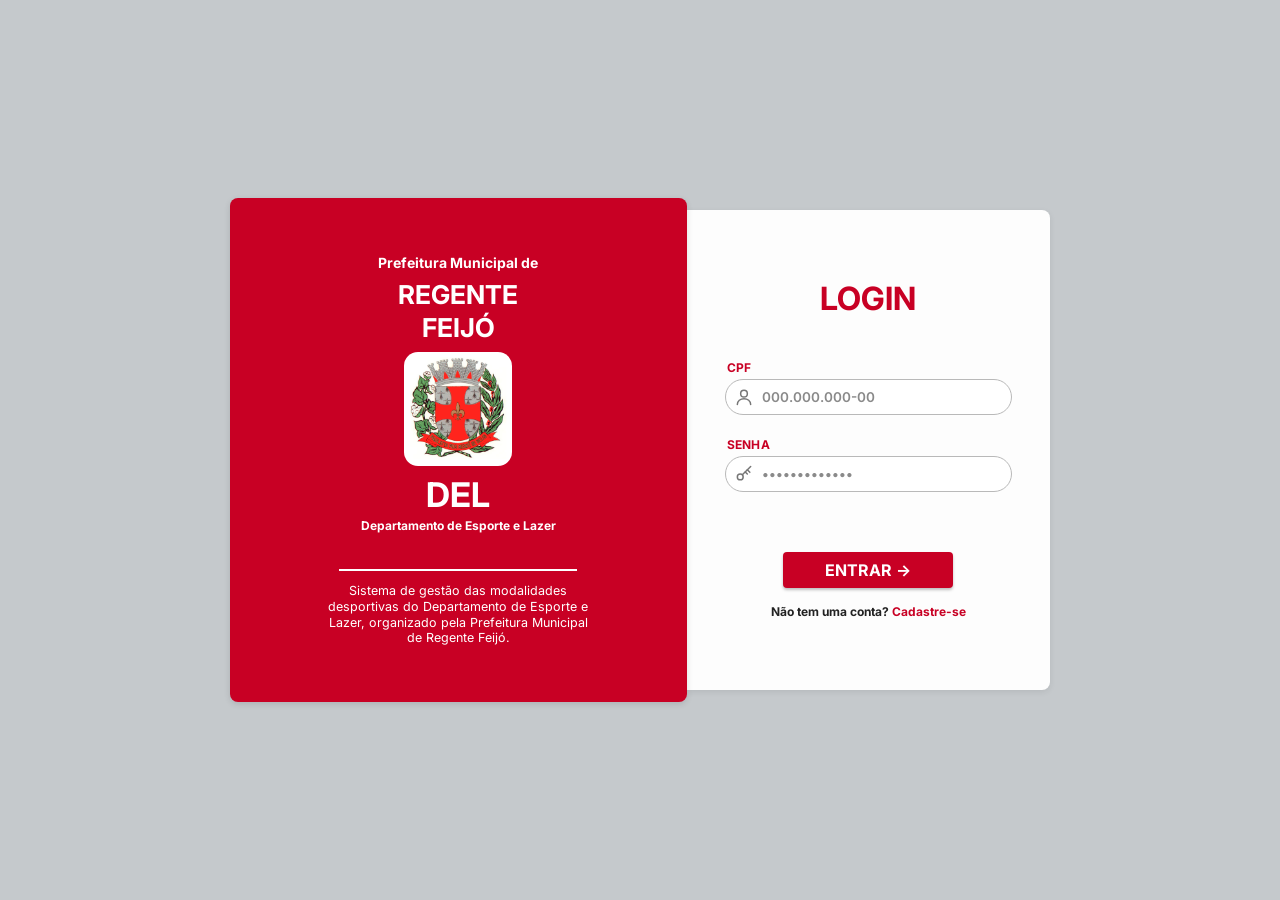
==== admin.html @ 52320fa5 "Add files via upload" ====
<!DOCTYPE html>
<html lang="pt-BR">
<head>
  <meta charset="UTF-8">
  <meta name="viewport" content="width=device-width, initial-scale=1.0">
  <meta name="robots" content="noindex, nofollow">
  <title>Acesso Administrativo — DEL Regente Feijó</title>
  <link rel="preconnect" href="https://fonts.googleapis.com">
  <link rel="preconnect" href="https://fonts.gstatic.com" crossorigin>
  <link href="https://fonts.googleapis.com/css2?family=Inter:wght@400;500;600;700&display=swap" rel="stylesheet">
  <link rel="stylesheet" href="css/style.css">
  <link rel="stylesheet" href="css/admin.css">
</head>
<body class="acesso">

  <!-- ================= TELA DE ACESSO (LOGIN / CADASTRO) ================= -->
  <main class="tela" id="telaAcesso" hidden>
    <section class="cartao">

      <!-- lado vermelho (igual nas duas telas) -->
      <aside class="lado-vermelho">
        <div class="marca">
          <p class="marca-pre">Prefeitura Municipal de</p>
          <h2 class="marca-cidade">REGENTE<br>FEIJÓ</h2>
          <div class="marca-brasao">
            <img src="images/brasao.jpg" alt="Brasão de Regente Feijó">
          </div>
          <p class="marca-sigla">DEL</p>
          <p class="marca-depto">Departamento de Esporte e Lazer</p>
        </div>
        <hr class="marca-linha">
        <p class="marca-desc">
          Sistema de gestão das modalidades desportivas do Departamento de Esporte e Lazer,
          organizado pela Prefeitura Municipal de Regente Feijó.
        </p>
      </aside>

      <!-- lado branco: formulários -->
      <div class="lado-form">

        <!-- LOGIN -->
        <form class="form" id="formLogin" novalidate>
          <h1 class="form-titulo">LOGIN</h1>

          <div class="campo">
            <label for="loginCpf">CPF</label>
            <div class="input-pill">
              <svg class="icone" viewBox="0 0 24 24" fill="none" stroke="currentColor" stroke-width="1.8" stroke-linecap="round" stroke-linejoin="round" aria-hidden="true">
                <circle cx="12" cy="8" r="4"></circle><path d="M4 21c0-4.2 3.6-7 8-7s8 2.8 8 7"></path>
              </svg>
              <input type="text" id="loginCpf" inputmode="numeric" autocomplete="username" maxlength="14" placeholder="000.000.000-00">
            </div>
          </div>

          <div class="campo">
            <label for="loginSenha">SENHA</label>
            <div class="input-pill">
              <svg class="icone" viewBox="0 0 24 24" fill="none" stroke="currentColor" stroke-width="1.8" stroke-linecap="round" stroke-linejoin="round" aria-hidden="true">
                <circle cx="7.5" cy="15.5" r="3.5"></circle><path d="M10 13 20 3"></path><path d="m16 7 3 3"></path><path d="m13.5 9.5 2.5 2.5"></path>
              </svg>
              <input type="password" id="loginSenha" autocomplete="current-password" placeholder="•••••••••••••">
            </div>
          </div>

          <p class="msg" id="msgLogin" role="alert" aria-live="polite"></p>

          <button class="btn" type="submit">ENTRAR →</button>
          <p class="troca">Não tem uma conta? <a href="#cadastro">Cadastre-se</a></p>
        </form>

        <!-- CADASTRO -->
        <form class="form" id="formCadastro" novalidate hidden>
          <h1 class="form-titulo">CADASTRE-SE</h1>

          <div class="campo">
            <label for="cadCpf">CPF</label>
            <div class="input-pill">
              <svg class="icone" viewBox="0 0 24 24" fill="none" stroke="currentColor" stroke-width="1.8" stroke-linecap="round" stroke-linejoin="round" aria-hidden="true">
                <circle cx="12" cy="8" r="4"></circle><path d="M4 21c0-4.2 3.6-7 8-7s8 2.8 8 7"></path>
              </svg>
              <input type="text" id="cadCpf" inputmode="numeric" autocomplete="username" maxlength="14" placeholder="000.000.000-00">
            </div>
          </div>

          <div class="campo">
            <label for="cadSenha">SENHA</label>
            <div class="input-pill">
              <svg class="icone" viewBox="0 0 24 24" fill="none" stroke="currentColor" stroke-width="1.8" stroke-linecap="round" stroke-linejoin="round" aria-hidden="true">
                <circle cx="7.5" cy="15.5" r="3.5"></circle><path d="M10 13 20 3"></path><path d="m16 7 3 3"></path><path d="m13.5 9.5 2.5 2.5"></path>
              </svg>
              <input type="password" id="cadSenha" autocomplete="new-password" placeholder="•••••••••••••">
            </div>
          </div>

          <p class="msg" id="msgCadastro" role="alert" aria-live="polite"></p>

          <button class="btn" type="submit">ENTRAR →</button>
          <p class="troca">Já tem uma conta? <a href="#login">Acesse!</a></p>
        </form>

      </div>
    </section>
  </main>

  <!-- ================= ÁREA DO PROFESSOR (provisória) ================= -->
  <main class="painel" id="telaPainel" hidden>
    <section class="painel-cartao">
      <header class="painel-topo">
        <h1>Painel do Professor</h1>
        <button class="btn-sair" id="btnSair" type="button">Sair</button>
      </header>
      <div class="painel-corpo">
        <p class="painel-ola" id="painelOla"></p>
        <p id="painelPermissao"></p>
        <p class="painel-aviso">Área em construção: em breve você poderá editar a sua modalidade por aqui.</p>
      </div>
    </section>
  </main>

  <!-- ================= ÁREA DO CEO ================= -->
  <div id="telaCeo" hidden>

    <!-- MENU (fixo no topo, igual ao do site) -->
    <header class="topbar">
      <button class="hamburger" id="btnMenu" aria-label="Abrir menu" aria-expanded="false" aria-controls="menu">
        <span></span><span></span><span></span>
      </button>

      <a class="logo-wrap" href="index.html" aria-label="Início">
        <img src="images/brasao.jpg" alt="Brasão de Regente Feijó">
      </a>

      <nav class="menu" id="menu">
        <div class="grupo">
          <a href="index.html">Início</a>
          <a href="index.html#grade">Grade de atividades</a>
        </div>
        <div class="grupo">
          <a href="index.html#estrutura">Estrutura &amp; polos</a>
          <a href="index.html#faq">Perguntas frequentes</a>
        </div>
      </nav>
    </header>

    <main class="container adm-container">
      <button class="adm-sair" id="btnSairCeo" type="button">Sair</button>
      <h1 class="adm-ola">Olá, CEO!</h1>

      <div class="adm-abas" role="tablist">
        <button class="adm-aba ativa" role="tab" data-aba="modalidades">Modalidades</button>
        <button class="adm-aba" role="tab" data-aba="solicitacoes">Solicitações <span class="adm-badge" id="badgeSolic" hidden></span></button>
        <button class="adm-aba" role="tab" data-aba="usuarios">Usuários</button>
      </div>

      <!-- ABA: MODALIDADES -->
      <section id="abaModalidades">
        <button class="adm-nova" id="btnNova" type="button">Nova Modalidade</button>
        <div class="cards" id="admCards"></div>
        <nav class="paginacao" id="pagModalidades" aria-label="Paginação das modalidades"></nav>
      </section>

      <!-- ABA: SOLICITAÇÕES -->
      <section id="abaSolicitacoes" hidden>
        <div class="adm-lista" id="listaSolic"></div>
        <nav class="paginacao" id="pagSolic" aria-label="Paginação das solicitações"></nav>
      </section>

      <!-- ABA: USUÁRIOS -->
      <section id="abaUsuarios" hidden>
        <div class="adm-lista" id="listaUsuarios"></div>
        <nav class="paginacao" id="pagUsuarios" aria-label="Paginação dos usuários"></nav>
      </section>

      <!-- RODAPÉ -->
      <footer class="rodape">
        <div class="rodape-info">
          <img src="images/brasao.jpg" alt="Brasão">
          <div>
            <h3>Prefeitura de Regente Feijó</h3>
            <h4>Secretaria Municipal de Esportes e Lazer</h4>
            <p>Portal oficial de gestão e acesso público ao Departamento de Esporte e Lazer (DEL). Programa voltado à saúde preventiva e integração comunitária.</p>
          </div>
        </div>
        <p class="copy">© 2026 Município de Regente Feijó — Estado de São Paulo. Todos os direitos reservados.</p>
      </footer>
    </main>

    <!-- MODAL: NOVA / EDITAR MODALIDADE -->
    <div class="modal" id="modalModalidade" aria-hidden="true">
      <div class="modal-box larga" role="dialog" aria-modal="true" aria-labelledby="formTitulo">
        <button class="modal-fechar" id="formFechar" type="button" aria-label="Fechar">×</button>
        <h2 class="modal-titulo" id="formTitulo">Nova modalidade</h2>
        <p class="modal-sub">Todos os campos são obrigatórios, exceto as fotos.</p>

        <form id="formModalidade" novalidate>
          <div class="mcampo">
            <label for="fNome">Nome da modalidade</label>
            <input type="text" id="fNome" maxlength="60" placeholder="Ex.: Karatê">
          </div>

          <div class="mcampo">
            <label for="fCat">Categoria (filtro)</label>
            <select id="fCat"></select>
          </div>
          <div class="mcampo" id="boxNovoFiltro" hidden>
            <label for="fNovoFiltro">Nome do novo filtro</label>
            <input type="text" id="fNovoFiltro" maxlength="40" placeholder="Ex.: Sub-13 (11-13)">
          </div>

          <div class="mcampo">
            <label for="fDias">Dias</label>
            <input type="text" id="fDias" maxlength="120" placeholder="Ex.: Segunda, Quarta e Sexta-feira">
          </div>
          <div class="mcampo">
            <label for="fLocal">Local</label>
            <input type="text" id="fLocal" maxlength="120" placeholder="Ex.: Centro de Atividade Física - Tênis Clube">
          </div>
          <div class="mcampo">
            <label for="fEndereco">Endereço</label>
            <input type="text" id="fEndereco" maxlength="200" placeholder="Ex.: Avenida José Bonifácio, nº 23, Centro">
          </div>
          <div class="mcampo">
            <label for="fProfessor">Nome do professor</label>
            <input type="text" id="fProfessor" maxlength="100">
          </div>
          <div class="mcampo">
            <label for="fDescricao">Descrição</label>
            <textarea id="fDescricao" rows="5" maxlength="1500"></textarea>
          </div>
          <div class="mcampo">
            <label for="fHorarios">Dias e horários</label>
            <textarea id="fHorarios" rows="6" maxlength="1500" placeholder="Ex.:&#10;Terça-feira (Tarde)&#10;• 15h00 às 16h30: 09 a 13 anos"></textarea>
          </div>

          <div class="mcampo">
            <span class="mlabel">Fotos (opcional)</span>
            <div class="fotos-grade" id="fFotos"></div>
            <button type="button" class="mbtn sec" id="btnFotos">+ Adicionar fotos</button>
            <input type="file" id="fArquivos" accept="image/jpeg,image/png,image/webp" multiple hidden>
            <p class="mdica">No máximo 3 fotos, cada uma com menos de 500 KB (JPG, PNG ou WebP).</p>
          </div>

          <p class="merro" id="fErro" role="alert"></p>
          <div class="modal-acoes">
            <button type="button" class="mbtn sec" id="formCancelar">Cancelar</button>
            <button type="submit" class="mbtn" id="formSalvar">Salvar</button>
          </div>
        </form>
      </div>
    </div>

    <!-- MODAL: CONFIRMAR EXCLUSÃO -->
    <div class="modal" id="modalConfirmar" aria-hidden="true">
      <div class="modal-box pequena" role="alertdialog" aria-modal="true" aria-labelledby="confTitulo">
        <h2 class="modal-titulo" id="confTitulo"></h2>
        <p class="modal-texto" id="confTexto"></p>
        <div class="modal-acoes">
          <button type="button" class="mbtn sec" id="confNao">Cancelar</button>
          <button type="button" class="mbtn" id="confSim">Excluir</button>
        </div>
      </div>
    </div>
  </div>

  <div class="toast" id="toast" role="status" aria-live="polite"></div>

  <script src="js/dados.js"></script>
  <script src="js/admin.js"></script>
</body>
</html>
---- css/style.css ----
:root {
  --vermelho: #c80024;
  --vermelho-escuro: #a3001d;
  --fundo: #f1f5fb;
  --texto: #1a2233;
  --texto-suave: #3a4560;
  --cinza: #6b7488;
  --pad-x: 30px;
  --pad-top: 35px;
}

* { box-sizing: border-box; margin: 0; padding: 0; }
[hidden] { display: none !important; }

html {
  -webkit-text-size-adjust: 100%;
  scroll-behavior: smooth;
  scroll-padding-top: 90px;       /* evita que o menu fixo cubra o destino dos links */
}
body {
  font-family: 'Inter', sans-serif;
  background: var(--fundo);
  color: var(--texto);
  padding-top: 70px;              /* espaço do menu fixo */
  overflow-x: hidden;
}
img { max-width: 100%; display: block; }

/* ================= MENU (FIXO) ================= */
.topbar {
  position: fixed;
  top: 0; left: 0; right: 0;
  background: #fff;
  height: 70px;
  z-index: 50;
  box-shadow: 0 2px 6px rgba(0, 0, 0, .05);
}
.menu {
  height: 100%;
  display: flex;
  align-items: center;
  gap: 230px;                 /* espaço central reservado ao brasão */
  padding: 0 3%;
}
.grupo {
  flex: 1;
  display: flex;
  justify-content: space-around;
  align-items: center;
}
.menu a {
  color: var(--vermelho);
  font-weight: 700;
  font-size: 15px;
  text-decoration: none;
  white-space: nowrap;
}
.menu a:hover { text-decoration: underline; }

/* “barriga” branca central com o brasão */
.logo-wrap {
  position: absolute;
  top: 0;
  left: 50%;
  transform: translateX(-50%);
  width: 190px;
  height: 120px;
  background: #fff;
  border-radius: 0 0 95px 95px / 0 0 120px 120px;
  box-shadow: 0 4px 8px rgba(0, 0, 0, .05);
  display: flex;
  justify-content: center;
  align-items: flex-start;
  padding-top: 8px;
  z-index: 2;
}
.logo-wrap img { height: 100px; width: auto; object-fit: contain; }

.hamburger { display: none; }

/* ================= CONTAINER ================= */
.container {
  max-width: 1100px;
  margin: 60px auto 40px;
  background: #fff;
  border-radius: 16px;
  padding: var(--pad-top) var(--pad-x) 20px;
}

/* ================= HERO ================= */
.hero { position: relative; min-height: 400px; overflow: hidden; }
.hero-text { position: relative; z-index: 3; max-width: 520px; }
.hero h1 { font-size: 26px; font-weight: 700; line-height: 1.15; margin-bottom: 40px; }
.hero p { font-size: 13px; color: #333; line-height: 1.5; margin-bottom: 55px; }
.stats { display: flex; gap: 40px; }
.stat { text-align: center; font-size: 15px; color: var(--cinza); line-height: 1.3; }
.stat strong { display: block; color: var(--texto); font-size: 14px; }

.hero-img {
  position: absolute; top: 0; right: 0;
  width: 72%; height: 400px; z-index: 1;
  background: linear-gradient(135deg, #e8edf5, #d0d8e6);
}
.hero-img::before {
  content: ""; position: absolute; inset: 0; z-index: 2; pointer-events: none;
  background: linear-gradient(to right, #fff 0%, rgba(255,255,255,.7) 25%, transparent 60%);
}

/* carrossel */
/* z-index cria um "andar" próprio: as fotos ficam sempre abaixo do sombreado branco */
.carrossel { position: absolute; inset: 0; overflow: hidden; z-index: 1; }
.slide {
  position: absolute; inset: 0;
  width: 100%; height: 100%; object-fit: cover;
  opacity: 0; z-index: 0; transition: opacity 1.5s ease-in-out;
}
.slide.saindo { opacity: 1; z-index: 1; }
.slide.ativo { opacity: 1; z-index: 2; }
.slide[src=""], .slide:not([src]) { visibility: hidden; }

/* ================= BUSCA ================= */
.busca {
  margin-top: 50px; display: flex; align-items: center; gap: 20px;
  border: 2px solid #d5d9e2; border-radius: 14px; padding: 8px 25px;
  box-shadow: 0 2px 6px rgba(0, 0, 0, .12);
}
.icon-search { width: 34px; height: 34px; color: #333; flex-shrink: 0; }
.busca input {
  flex: 1; min-width: 0; border: none; outline: none; background: transparent; text-overflow: ellipsis;
  font-size: 22px; font-weight: 500; padding: 10px; color: var(--texto); font-family: inherit;
}
.busca input::placeholder { color: #aab0bf; }

/* ================= FILTROS ================= */
.filtros-wrap { position: relative; margin: 40px 0 35px; }
.filtros {
  display: flex; justify-content: space-between; align-items: center; gap: 8px;
}
.filtro {
  background: none; border: none; font-family: inherit; font-size: 15px;
  color: #2b3350; padding: 8px 14px; cursor: pointer; border-radius: 3px;
  white-space: nowrap; flex-shrink: 0;
}
.filtro:hover { color: var(--vermelho); }
.filtro.ativo { background: var(--vermelho); color: #fff; font-weight: 500; }
.f-mob { display: none; }        /* "Filtros ↓" só aparece no mobile */

/* “tabelinha” com os filtros extras */
.painel-filtros {
  position: absolute; top: calc(100% + 6px); z-index: 30;
  background: #fff; border: 1px solid #d5d9e2; border-radius: 10px; padding: 8px;
  box-shadow: 0 8px 24px rgba(0, 0, 0, .18);
  max-height: 60vh; overflow-y: auto;
}
.painel-desk { right: 0; width: min(300px, 100%); display: flex; flex-direction: column; }
.painel-mob { left: 0; right: 0; display: grid; grid-template-columns: repeat(2, 1fr); gap: 4px; }
.painel-item {
  background: none; border: none; font-family: inherit; font-size: 15px; color: #2b3350;
  text-align: left; padding: 11px 12px; min-height: 44px; border-radius: 6px; cursor: pointer;
}
.painel-item:hover { background: var(--fundo); color: var(--vermelho); }
.painel-item.ativo { background: var(--vermelho); color: #fff; font-weight: 500; }

/* ================= CARDS ================= */
.cards {
  display: grid; grid-template-columns: repeat(2, 1fr);
  column-gap: clamp(24px, 8vw, 90px); row-gap: 60px;
  padding: 0 clamp(0px, 4.5vw, 50px);
}
.card {
  background: #fff; border-radius: 12px; overflow: hidden;
  box-shadow: 0 3px 5px rgba(0, 0, 0, .3);
  display: flex; flex-direction: column; min-height: 340px;
}
.card-titulo {
  background: var(--vermelho); color: #fff; text-align: center;
  font-size: clamp(22px, 2.7vw, 30px); font-weight: 600;
  padding: 14px 10px; text-transform: uppercase;
}
.card-corpo {
  flex: 1; display: flex; flex-direction: column; justify-content: center;
  text-align: center; padding: 20px; line-height: 1.65; color: #333;
  font-size: clamp(16px, 1.8vw, 19px);
}
.card-btn {
  background: var(--vermelho); color: #fff; border: none; border-radius: 6px;
  font-family: inherit; font-size: 16px; font-weight: 500; cursor: pointer;
  width: min(240px, calc(100% - 40px)); min-height: 44px; padding: 11px 0; margin: 0 auto 30px;
  box-shadow: 0 3px 4px rgba(0, 0, 0, .3); transition: background .2s;
}
.card-btn:hover { background: var(--vermelho-escuro); }
.vazio { grid-column: 1 / -1; text-align: center; color: var(--cinza); font-size: 18px; padding: 40px 0; }

/* ================= PAGINAÇÃO ================= */
.paginacao {
  display: flex; flex-wrap: wrap; justify-content: center; align-items: center;
  gap: 10px 14px; margin: 55px 0 60px;
}
.paginacao button, .paginacao span {
  background: none; border: none; font-family: inherit; font-size: 28px;
  color: #2b3350; min-width: 40px; min-height: 44px; padding: 0 6px;
}
.paginacao button { cursor: pointer; }
.paginacao button:hover { color: var(--vermelho); }
.paginacao button.ativo { color: var(--vermelho); font-weight: 700; }
.paginacao button:disabled { opacity: .3; cursor: default; }
.paginacao span { text-align: center; line-height: 44px; }

/* ================= DETALHES DA MODALIDADE ================= */
.detalhe-topo {
  position: relative;
  display: flex; align-items: center; justify-content: center;
  background: var(--vermelho); color: #fff;
  margin: calc(var(--pad-top) * -1) calc(var(--pad-x) * -1) 0;
  padding: 20px 64px; min-height: 76px;
  border-radius: 16px 16px 0 0;
}
.detalhe-topo h2 {
  font-size: clamp(22px, 3vw, 30px); font-weight: 600;
  text-transform: uppercase; text-align: center; line-height: 1.15;
}
.btn-voltar {
  position: absolute; left: 22px; top: 50%; transform: translateY(-50%);
  width: 48px; height: 48px; background: none; border: none; color: #fff;
  cursor: pointer; display: flex; align-items: center; justify-content: center;
}
.btn-voltar svg { width: 38px; height: 24px; }
.btn-voltar:hover { opacity: .8; }

.detalhe-corpo { max-width: 820px; margin: 0 auto; padding-top: 30px; color: var(--texto-suave); }
.detalhe-info { margin-bottom: 26px; }
.detalhe-info p {
  font-size: clamp(17px, 2.2vw, 22px); line-height: 1.3; margin-bottom: 14px;
}
.detalhe-desc {
  font-size: clamp(16px, 2vw, 20px); line-height: 1.75; margin-bottom: 34px;
}

/* galeria de fotos (até 3) */
.galeria {
  position: relative; overflow: hidden; background: #fff;
  height: clamp(240px, 46vw, 420px);
  border: 1.5px solid var(--vermelho); border-radius: 10px;
  box-shadow: 0 2px 4px rgba(0, 0, 0, .2); margin-bottom: 40px;
  touch-action: pan-y;
}
.galeria-slide {
  position: absolute; inset: 0; display: flex; align-items: center; justify-content: center;
  font-size: clamp(20px, 2.6vw, 26px); color: var(--texto-suave);
  opacity: 0; transition: opacity .4s; pointer-events: none;
}
.galeria-slide.ativo { opacity: 1; }
.galeria-slide img { width: 100%; height: 100%; object-fit: cover; }
.galeria-btn {
  position: absolute; top: 50%; transform: translateY(-50%); z-index: 2;
  width: 44px; height: 44px; border-radius: 50%; border: none;
  background: var(--vermelho); color: #fff; font-size: 20px; font-weight: 700;
  cursor: pointer; box-shadow: 0 2px 4px rgba(0, 0, 0, .3);
}
.galeria-btn:hover { background: var(--vermelho-escuro); }
.galeria-btn.ant { left: 12px; }
.galeria-btn.prox { right: 12px; }

/* horários */
.horarios {
  text-align: center; font-size: clamp(17px, 2.1vw, 22px); line-height: 1.6; margin-bottom: 34px;
}
.horarios h3 { font-weight: 400; font-size: inherit; margin-bottom: 6px; }
.horario-dia { margin-top: 22px; }
.horarios ul { list-style: disc inside; margin-top: 10px; }
.horarios li { line-height: 1.9; }

.btn-solicitar {
  display: block; width: 100%; min-height: 58px; margin-bottom: 40px;
  background: var(--vermelho); color: #fff; border: none; border-radius: 6px;
  font-family: inherit; font-size: clamp(19px, 2.6vw, 24px); cursor: pointer;
  box-shadow: 0 3px 4px rgba(0, 0, 0, .3); transition: background .2s;
}
.btn-solicitar:hover { background: var(--vermelho-escuro); }

/* ================= RODAPÉ (compacto no notebook) ================= */
.rodape { text-align: center; padding-bottom: 14px; }
.rodape-info {
  display: flex; align-items: flex-start; justify-content: center; gap: 16px;
  text-align: left; max-width: 520px; margin: 0 auto 26px;
}
.rodape-info img { width: 40px; margin-top: 6px; flex-shrink: 0; }
.rodape h3 { font-size: 22px; font-weight: 600; line-height: 1.15; }
.rodape h4 { font-size: 16px; font-weight: 400; color: #8b96b4; margin-bottom: 3px; }
.rodape p { font-size: 14px; color: #8b96b4; line-height: 1.3; }
.copy { font-size: 13px; color: #8b96b4; }

/* ================= AVISO (toast) ================= */
.toast {
  position: fixed; left: 50%; bottom: 24px; transform: translate(-50%, 30px);
  background: #1a2233; color: #fff; padding: 14px 22px; border-radius: 10px;
  font-size: 15px; max-width: calc(100% - 32px); text-align: center;
  opacity: 0; pointer-events: none; transition: opacity .3s, transform .3s; z-index: 120;
}
.toast.visivel { opacity: 1; transform: translate(-50%, 0); }

/* ================= TABLET / MOBILE ================= */
@media (max-width: 900px) {
  :root { --pad-x: 16px; --pad-top: 22px; }

  body { padding-top: 56px; }
  html { scroll-padding-top: 70px; }

  /* menu */
  .topbar { height: 56px; }
  .logo-wrap {
    width: 140px; height: 88px; padding-top: 6px;
    border-radius: 0 0 70px 70px / 0 0 88px 88px;
  }
  .logo-wrap img { height: 68px; }

  .hamburger {
    display: flex; flex-direction: column; justify-content: center; gap: 5px;
    position: absolute; left: 8px; top: 6px; z-index: 3;
    width: 44px; height: 44px; padding: 0 10px;
    background: none; border: none; cursor: pointer;
  }
  .hamburger span {
    display: block; height: 3px; border-radius: 2px; background: var(--vermelho);
    transition: transform .25s, opacity .25s;
  }
  .hamburger.aberto span:nth-child(1) { transform: translateY(8px) rotate(45deg); }
  .hamburger.aberto span:nth-child(2) { opacity: 0; }
  .hamburger.aberto span:nth-child(3) { transform: translateY(-8px) rotate(-45deg); }

  .menu {
    display: none; flex-direction: column; gap: 0; height: auto; padding: 0;
    position: absolute; top: 96px; left: 14px; right: 14px;
    background: #fff; border-radius: 12px; overflow: hidden;
    box-shadow: 0 8px 24px rgba(0, 0, 0, .18);
  }
  .menu.aberto { display: flex; }
  .grupo { flex-direction: column; align-items: stretch; justify-content: flex-start; }
  .menu a { padding: 15px 20px; font-size: 16px; border-bottom: 1px solid #eef1f6; }

  /* container */
  .container { margin: 56px 14px 28px; padding: var(--pad-top) var(--pad-x) 14px; border-radius: 14px; }

  /* hero */
  .hero { min-height: 0; overflow: visible; }
  .hero-text { max-width: none; }
  .hero h1 { font-size: 22px; margin-bottom: 14px; }
  .hero p { font-size: 13.5px; margin-bottom: 22px; }
  .stats { gap: 32px; margin-bottom: 22px; justify-content: center; }
  .hero-img {
    position: relative; width: 100%; height: 0; padding-bottom: 62%;
    border-radius: 10px; overflow: hidden;
  }
  .hero-img::before { display: none; }

  /* busca */
  .busca { margin-top: 26px; padding: 4px 14px; gap: 10px; border-radius: 12px; }
  .icon-search { width: 26px; height: 26px; }
  .busca input { font-size: 16px; padding: 10px 4px; }
  .busca input::placeholder { font-size: 13px; }

  /* filtros: apenas "Todas" + "Filtros ↓" */
  .filtros-wrap { margin: 22px 0 24px; }
  .filtros { justify-content: flex-start; gap: 10px; }
  .f-desk { display: none; }
  .f-mob { display: inline-block; }
  .filtro { min-height: 40px; padding: 8px 14px; font-size: 14px; }

  /* cards */
  .cards { grid-template-columns: 1fr; padding: 0; row-gap: 26px; }
  .card { min-height: 0; }
  .card-titulo { font-size: 22px; padding: 12px 10px; }
  .card-corpo { font-size: 16px; padding: 18px 14px; }
  .card-btn { margin-bottom: 22px; }

  /* paginação */
  .paginacao { margin: 32px 0 28px; gap: 6px; }
  .paginacao button, .paginacao span { font-size: 22px; min-width: 38px; }

  /* detalhes */
  .detalhe-topo { border-radius: 14px 14px 0 0; padding: 18px 56px; min-height: 68px; }
  .btn-voltar { left: 8px; }
  .detalhe-corpo { padding-top: 22px; }
  .galeria { margin-bottom: 30px; }
  .galeria-btn.ant { left: 8px; }
  .galeria-btn.prox { right: 8px; }

  /* rodapé (ainda mais compacto no mobile) */
  .rodape { padding-bottom: 4px; }
  .rodape-info { flex-direction: column; align-items: center; text-align: center; gap: 4px; margin-bottom: 10px; }
  .rodape-info img { width: 30px; margin: 0; }
  .rodape h3 { font-size: 16px; }
  .rodape h4 { font-size: 12.5px; margin-bottom: 2px; }
  .rodape p { font-size: 11.5px; line-height: 1.3; }
  .copy { font-size: 10.5px; line-height: 1.35; }
}

@media (max-width: 380px) {
  :root { --pad-x: 12px; }
  .container { margin-left: 10px; margin-right: 10px; }
  .hero h1 { font-size: 20px; }
  .card-titulo { font-size: 20px; }
  .busca input::placeholder { font-size: 12px; }
}

@media (min-width: 901px) and (max-width: 1100px) {
  .container { margin-left: 20px; margin-right: 20px; }
  .menu { gap: 210px; }
}

@media (prefers-reduced-motion: reduce) {
  .galeria-slide, .toast { transition: none; }
  html { scroll-behavior: auto; }
}


/* ================= MODAIS E FORMULÁRIOS (site + admin) ================= */
body.trava { overflow: hidden; }
.modal {
  position: fixed; inset: 0; background: rgba(10, 15, 30, .6);
  display: none; justify-content: center; align-items: flex-start;
  overflow-y: auto; z-index: 100; padding: 24px 14px;
}
.modal.aberto { display: flex; }
.modal-box {
  position: relative; background: #fff; border-radius: 14px;
  width: 100%; max-width: 520px; margin: auto; padding: 28px 26px 24px;
}
.modal-box.larga { max-width: 680px; }
.modal-box.pequena { max-width: 420px; }
.modal-fechar {
  position: absolute; top: 6px; right: 10px; width: 44px; height: 44px;
  background: none; border: none; font-size: 32px; line-height: 1; color: var(--cinza); cursor: pointer;
}
.modal-titulo { color: var(--vermelho); font-size: 22px; font-weight: 700; margin: 0 40px 6px 0; }
.modal-sub { font-weight: 600; color: var(--texto-suave); margin-bottom: 18px; }
.modal-texto { color: var(--texto-suave); line-height: 1.5; margin: 10px 0 18px; }

.mcampo { margin-bottom: 16px; }
.mcampo label, .mlabel {
  display: block; font-size: 13px; font-weight: 700; color: var(--texto-suave); margin-bottom: 6px;
}
.mcampo input, .mcampo textarea, .mcampo select {
  width: 100%; min-height: 46px; padding: 11px 12px;
  font-family: inherit; font-size: 16px; color: var(--texto); background: #fff;
  border: 1px solid #c5cad3; border-radius: 8px;
}
.mcampo textarea { resize: vertical; line-height: 1.45; }
.mcampo input:focus, .mcampo textarea:focus, .mcampo select:focus {
  outline: none; border-color: var(--vermelho); box-shadow: 0 0 0 3px rgba(200, 0, 36, .12);
}
.mdica { font-size: 12.5px; color: var(--cinza); margin-top: 6px; line-height: 1.4; }
.merro { min-height: 18px; color: var(--vermelho); font-size: 13.5px; font-weight: 600; margin: 2px 0 10px; line-height: 1.35; }
.modal-acoes { display: flex; gap: 10px; justify-content: flex-end; flex-wrap: wrap; margin-top: 6px; }
.mbtn {
  min-height: 46px; padding: 0 22px; border: none; border-radius: 8px;
  background: var(--vermelho); color: #fff; font-family: inherit; font-size: 15px; font-weight: 600; cursor: pointer;
}
.mbtn:hover { background: var(--vermelho-escuro); }
.mbtn.sec { background: #fff; color: var(--texto-suave); border: 1px solid #c5cad3; }
.mbtn.sec:hover { background: var(--fundo); }
.mbtn:disabled { opacity: .6; cursor: default; }

/* horários em texto livre (detalhes da modalidade) */
.horarios-texto { white-space: pre-line; }

@media (max-width: 600px) {
  .modal { padding: 10px; }
  .modal-box { padding: 24px 16px 18px; }
  .modal-acoes .mbtn { flex: 1; }
}
---- css/admin.css ----
:root {
  --vermelho: #c80024;
  --vermelho-escuro: #a3001d;
  --fundo: #c5c9cc;
  --texto: #1a2233;
}

* { box-sizing: border-box; margin: 0; padding: 0; }
[hidden] { display: none !important; }

html { -webkit-text-size-adjust: 100%; }
body {
  font-family: 'Inter', sans-serif;
  background: var(--fundo);
  color: var(--texto);
  min-height: 100vh;
  min-height: 100dvh;
}
img { max-width: 100%; display: block; }

/* ================= TELA DE ACESSO ================= */
.tela {
  min-height: 100vh;
  min-height: 100dvh;
  display: grid;
  place-items: center;
  padding: 24px 14px;
}

.cartao {
  width: 100%;
  max-width: 820px;
  display: grid;
  grid-template-columns: 449fr 357fr;
  align-items: center;
}

/* ---------- lado vermelho ---------- */
.lado-vermelho {
  background: var(--vermelho);
  color: #fff;
  border-radius: 8px;
  min-height: 504px;
  padding: 36px 48px;
  display: flex;
  flex-direction: column;
  justify-content: center;
  align-items: center;
  text-align: center;
  position: relative;
  z-index: 1;
  box-shadow: 0 2px 6px rgba(0, 0, 0, .12);
}
.marca { display: flex; flex-direction: column; align-items: center; }
.marca-pre { font-size: 14px; font-weight: 700; }
.marca-cidade { font-size: 26px; font-weight: 700; line-height: 1.25; margin-top: 8px; }
.marca-brasao {
  width: 108px; height: 114px; margin-top: 8px;
  background: #fff; border-radius: 14px; padding: 5px;
  display: flex; align-items: center; justify-content: center;
}
.marca-brasao img { width: 100%; height: 100%; object-fit: contain; }
.marca-sigla { font-size: 34px; font-weight: 700; line-height: 1; margin-top: 12px; }
.marca-depto { font-size: 12px; font-weight: 700; margin-top: 6px; }
.marca-linha {
  width: 66%; border: 0; border-top: 2px solid #fff; margin: 36px 0 12px;
}
.marca-desc { font-size: 12.5px; font-weight: 400; line-height: 1.25; max-width: 270px; }

/* ---------- lado branco ---------- */
.lado-form {
  background: #fdfdfd;
  border-radius: 0 8px 8px 0;
  min-height: 480px;
  padding: 36px 38px;
  display: flex;
  flex-direction: column;
  justify-content: center;
  box-shadow: 0 2px 6px rgba(0, 0, 0, .08);
}
.form { display: flex; flex-direction: column; }
.form-titulo {
  color: var(--vermelho); font-size: 32px; font-weight: 700;
  text-align: center; line-height: 1.1; margin-bottom: 44px;
}

.campo { margin-bottom: 22px; }
.campo label {
  display: block; color: var(--vermelho); font-size: 12px; font-weight: 700;
  margin: 0 0 4px 2px; letter-spacing: .2px;
}
.input-pill {
  display: flex; align-items: center; gap: 8px;
  height: 36px; padding: 0 12px 0 8px;
  background: #fff; border: 1px solid #b9b9b9; border-radius: 20px;
  transition: border-color .2s, box-shadow .2s;
}
.input-pill:focus-within {
  border-color: var(--vermelho); box-shadow: 0 0 0 3px rgba(200, 0, 36, .12);
}
.input-pill.erro { border-color: var(--vermelho); }
.icone { width: 20px; height: 20px; color: #777; flex-shrink: 0; }
.input-pill input {
  flex: 1; min-width: 0; border: none; outline: none; background: transparent;
  font-family: inherit; font-size: 13.5px; font-weight: 600; color: #333;
}
.input-pill input::placeholder { color: #8a8a8a; font-weight: 600; }

.msg {
  min-height: 20px; margin: 4px 0 14px; font-size: 12.5px; font-weight: 600;
  line-height: 1.35; text-align: center;
}
.msg.erro { color: var(--vermelho); }
.msg.ok { color: #1b7f3b; }

.btn {
  align-self: center; width: 170px; height: 36px;
  background: var(--vermelho); color: #fff; border: none; border-radius: 4px;
  font-family: inherit; font-size: 16px; font-weight: 700; cursor: pointer;
  box-shadow: 0 2px 3px rgba(0, 0, 0, .25); transition: background .2s;
}
.btn:hover { background: var(--vermelho-escuro); }
.btn:disabled { opacity: .6; cursor: default; }

.troca { text-align: center; font-size: 12px; font-weight: 700; margin-top: 16px; color: #222; }
.troca a { color: var(--vermelho); text-decoration: none; }
.troca a:hover { text-decoration: underline; }

/* ================= PAINEL PROVISÓRIO ================= */
.painel { min-height: 100vh; min-height: 100dvh; display: grid; place-items: center; padding: 24px 14px; }
.painel-cartao {
  width: 100%; max-width: 640px; background: #fdfdfd; border-radius: 10px;
  overflow: hidden; box-shadow: 0 2px 6px rgba(0, 0, 0, .12);
}
.painel-topo {
  background: var(--vermelho); color: #fff; padding: 18px 22px;
  display: flex; align-items: center; justify-content: space-between; gap: 12px;
}
.painel-topo h1 { font-size: 20px; font-weight: 700; }
.btn-sair {
  background: #fff; color: var(--vermelho); border: none; border-radius: 4px;
  font-family: inherit; font-size: 14px; font-weight: 700; cursor: pointer;
  min-height: 40px; padding: 0 18px;
}
.btn-sair:hover { background: #f1f1f1; }
.painel-corpo { padding: 26px 22px 30px; font-size: 16px; line-height: 1.5; }
.painel-corpo p + p { margin-top: 10px; }
.painel-ola { font-weight: 700; font-size: 18px; }
.painel-aviso { color: #6b7488; font-size: 14px; margin-top: 18px !important; }

/* ================= MOBILE / TABLET ================= */
@media (max-width: 760px) {
  .tela { align-items: start; padding: 16px 14px 28px; }

  .cartao { grid-template-columns: 1fr; max-width: 480px; }

  .lado-vermelho {
    min-height: 0; padding: 26px 22px 24px; border-radius: 8px 8px 0 0;
  }
  .marca-pre { font-size: 13px; }
  .marca-cidade { font-size: 22px; }
  .marca-brasao { width: 84px; height: 90px; border-radius: 12px; padding: 4px; }
  .marca-sigla { font-size: 28px; margin-top: 10px; }
  .marca-depto { font-size: 11.5px; }
  .marca-linha { width: 70%; margin: 20px 0 10px; }
  .marca-desc { font-size: 12px; }

  .lado-form { min-height: 0; border-radius: 0 0 8px 8px; padding: 30px 22px 32px; }
  .form-titulo { font-size: 28px; margin-bottom: 28px; }

  .campo { margin-bottom: 18px; }
  .campo label { font-size: 12.5px; }
  .input-pill { height: 46px; padding: 0 14px 0 10px; }
  .input-pill input { font-size: 16px; }      /* 16px evita o zoom automático no iPhone */
  .icone { width: 22px; height: 22px; }

  .msg { font-size: 13px; margin-bottom: 12px; }
  .btn { width: 100%; max-width: 280px; height: 48px; font-size: 17px; }
  .troca { font-size: 13px; margin-top: 18px; }
}

@media (max-width: 360px) {
  .lado-vermelho { padding: 22px 16px 20px; }
  .lado-form { padding: 26px 16px 28px; }
  .marca-cidade { font-size: 20px; }
}/* =====================================================================
   ÁREA ADMINISTRATIVA — carregado depois do style.css
   ===================================================================== */
:root { --fundo-acesso: #c5c9cc; }

/* telas de login/cadastro e painel do professor: fundo cinza, sem menu fixo */
body.acesso { background: var(--fundo-acesso); padding-top: 0; }

/* ================= TELA DE ACESSO ================= */
.tela {
  min-height: 100vh;
  min-height: 100dvh;
  display: grid;
  place-items: center;
  padding: 24px 14px;
}

.cartao {
  width: 100%;
  max-width: 820px;
  display: grid;
  grid-template-columns: 449fr 357fr;
  align-items: center;
}

/* ---------- lado vermelho ---------- */
.lado-vermelho {
  background: var(--vermelho);
  color: #fff;
  border-radius: 8px;
  min-height: 504px;
  padding: 36px 48px;
  display: flex;
  flex-direction: column;
  justify-content: center;
  align-items: center;
  text-align: center;
  position: relative;
  z-index: 1;
  box-shadow: 0 2px 6px rgba(0, 0, 0, .12);
}
.marca { display: flex; flex-direction: column; align-items: center; }
.marca-pre { font-size: 14px; font-weight: 700; }
.marca-cidade { font-size: 26px; font-weight: 700; line-height: 1.25; margin-top: 8px; }
.marca-brasao {
  width: 108px; height: 114px; margin-top: 8px;
  background: #fff; border-radius: 14px; padding: 5px;
  display: flex; align-items: center; justify-content: center;
}
.marca-brasao img { width: 100%; height: 100%; object-fit: contain; }
.marca-sigla { font-size: 34px; font-weight: 700; line-height: 1; margin-top: 12px; }
.marca-depto { font-size: 12px; font-weight: 700; margin-top: 6px; }
.marca-linha { width: 66%; border: 0; border-top: 2px solid #fff; margin: 36px 0 12px; }
.marca-desc { font-size: 12.5px; font-weight: 400; line-height: 1.25; max-width: 270px; }

/* ---------- lado branco ---------- */
.lado-form {
  background: #fdfdfd;
  border-radius: 0 8px 8px 0;
  min-height: 480px;
  padding: 36px 38px;
  display: flex;
  flex-direction: column;
  justify-content: center;
  box-shadow: 0 2px 6px rgba(0, 0, 0, .08);
}
.form { display: flex; flex-direction: column; }
.form-titulo {
  color: var(--vermelho); font-size: 32px; font-weight: 700;
  text-align: center; line-height: 1.1; margin-bottom: 44px;
}

.campo { margin-bottom: 22px; }
.campo label {
  display: block; color: var(--vermelho); font-size: 12px; font-weight: 700;
  margin: 0 0 4px 2px; letter-spacing: .2px;
}
.input-pill {
  display: flex; align-items: center; gap: 8px;
  height: 36px; padding: 0 12px 0 8px;
  background: #fff; border: 1px solid #b9b9b9; border-radius: 20px;
  transition: border-color .2s, box-shadow .2s;
}
.input-pill:focus-within { border-color: var(--vermelho); box-shadow: 0 0 0 3px rgba(200, 0, 36, .12); }
.input-pill.erro { border-color: var(--vermelho); }
.icone { width: 20px; height: 20px; color: #777; flex-shrink: 0; }
.input-pill input {
  flex: 1; min-width: 0; border: none; outline: none; background: transparent;
  font-family: inherit; font-size: 13.5px; font-weight: 600; color: #333;
}
.input-pill input::placeholder { color: #8a8a8a; font-weight: 600; }

.msg { min-height: 20px; margin: 4px 0 14px; font-size: 12.5px; font-weight: 600; line-height: 1.35; text-align: center; }
.msg.erro { color: var(--vermelho); }
.msg.ok { color: #1b7f3b; }

.btn {
  align-self: center; width: 170px; height: 36px;
  background: var(--vermelho); color: #fff; border: none; border-radius: 4px;
  font-family: inherit; font-size: 16px; font-weight: 700; cursor: pointer;
  box-shadow: 0 2px 3px rgba(0, 0, 0, .25); transition: background .2s;
}
.btn:hover { background: var(--vermelho-escuro); }
.btn:disabled { opacity: .6; cursor: default; }

.troca { text-align: center; font-size: 12px; font-weight: 700; margin-top: 16px; color: #222; }
.troca a { color: var(--vermelho); text-decoration: none; }
.troca a:hover { text-decoration: underline; }

/* ================= PAINEL DO PROFESSOR (provisório) ================= */
.painel { min-height: 100vh; min-height: 100dvh; display: grid; place-items: center; padding: 24px 14px; }
.painel-cartao {
  width: 100%; max-width: 640px; background: #fdfdfd; border-radius: 10px;
  overflow: hidden; box-shadow: 0 2px 6px rgba(0, 0, 0, .12);
}
.painel-topo {
  background: var(--vermelho); color: #fff; padding: 18px 22px;
  display: flex; align-items: center; justify-content: space-between; gap: 12px;
}
.painel-topo h1 { font-size: 20px; font-weight: 700; }
.btn-sair {
  background: #fff; color: var(--vermelho); border: none; border-radius: 4px;
  font-family: inherit; font-size: 14px; font-weight: 700; cursor: pointer;
  min-height: 40px; padding: 0 18px;
}
.btn-sair:hover { background: #f1f1f1; }
.painel-corpo { padding: 26px 22px 30px; font-size: 16px; line-height: 1.5; }
.painel-corpo p + p { margin-top: 10px; }
.painel-ola { font-weight: 700; font-size: 18px; }
.painel-aviso { color: var(--cinza); font-size: 14px; margin-top: 18px !important; }

/* ================= ÁREA DO CEO ================= */
.adm-container { position: relative; }

.adm-sair {
  position: absolute; top: 14px; right: 16px; min-height: 40px; padding: 0 16px;
  background: #fff; color: var(--vermelho); border: 1px solid var(--vermelho); border-radius: 6px;
  font-family: inherit; font-size: 14px; font-weight: 600; cursor: pointer;
}
.adm-sair:hover { background: var(--vermelho); color: #fff; }

.adm-ola {
  text-align: center; color: #44506a; font-weight: 700; line-height: 1.1;
  font-size: clamp(40px, 7vw, 64px); margin: 40px 0 46px;
}

/* abas */
.adm-abas {
  display: grid; grid-template-columns: 239fr 333fr 239fr;
  gap: clamp(8px, 5.3vw, 58px); margin: 0 17px 36px;
}
.adm-aba {
  min-height: 82px; background: #fff; color: #333;
  border: 1px solid #cfd4dc; border-radius: 3px;
  font-family: inherit; font-size: 15px; font-weight: 500; cursor: pointer;
  transition: background .2s, color .2s;
}
.adm-aba:hover { border-color: var(--vermelho); color: var(--vermelho); }
.adm-aba.ativa { background: var(--vermelho); color: #fff; border-color: var(--vermelho); }
.adm-badge {
  display: inline-block; min-width: 22px; padding: 2px 7px; margin-left: 6px;
  border-radius: 12px; background: var(--vermelho); color: #fff;
  font-size: 12px; font-weight: 700; line-height: 1.3;
}
.adm-aba.ativa .adm-badge { background: #fff; color: var(--vermelho); }

/* botão Nova Modalidade */
.adm-nova {
  display: block; width: 240px; height: 82px; margin: 0 auto 38px;
  background: var(--vermelho); color: #fff; border: none; border-radius: 41px;
  font-family: inherit; font-size: 15px; font-weight: 500; cursor: pointer;
  box-shadow: 0 3px 5px rgba(0, 0, 0, .25); transition: background .2s;
}
.adm-nova:hover { background: var(--vermelho-escuro); }

/* botões Editar / Excluir dos cards */
.adm-card-acoes { display: flex; justify-content: space-between; gap: 12px; padding: 0 44px 28px; }
.adm-btn-card {
  display: inline-flex; align-items: center; justify-content: center; gap: 7px;
  min-width: 102px; min-height: 40px; padding: 0 14px;
  background: var(--vermelho); color: #fff; border: none; border-radius: 4px;
  font-family: inherit; font-size: 14px; font-weight: 500; cursor: pointer;
  box-shadow: 0 3px 4px rgba(0, 0, 0, .3); transition: background .2s;
}
.adm-btn-card svg { width: 15px; height: 15px; flex-shrink: 0; }
.adm-btn-card:hover { background: var(--vermelho-escuro); }
.adm-btn-card:disabled { opacity: .45; cursor: default; box-shadow: none; }

/* listas (solicitações e usuários) */
.adm-lista { display: grid; gap: 16px; max-width: 820px; margin: 0 auto; }
.adm-item {
  background: #fff; border: 1px solid #e1e5ec; border-left: 5px solid var(--vermelho);
  border-radius: 8px; padding: 18px 20px; box-shadow: 0 2px 4px rgba(0, 0, 0, .08);
}
.adm-item-topo { display: flex; justify-content: space-between; align-items: flex-start; gap: 10px; flex-wrap: wrap; margin-bottom: 8px; }
.adm-item h3 { font-size: 18px; color: var(--texto); word-break: break-word; }
.adm-tag {
  background: #fbe3e8; color: var(--vermelho); font-size: 12.5px; font-weight: 700;
  padding: 4px 10px; border-radius: 20px; white-space: nowrap;
}
.adm-item p { font-size: 15px; line-height: 1.5; color: var(--texto-suave); margin-top: 4px; word-break: break-word; }
.adm-item p a { color: var(--vermelho); font-weight: 600; text-decoration: none; }
.adm-item p a:hover { text-decoration: underline; }
.adm-item .adm-texto { white-space: pre-line; }
.adm-item .adm-data { font-size: 12.5px; color: var(--cinza); }
.adm-item-acoes { display: flex; justify-content: flex-end; margin-top: 12px; }
.adm-vazio { text-align: center; color: var(--cinza); font-size: 17px; padding: 40px 10px; line-height: 1.5; }

/* fotos no formulário da modalidade */
.fotos-grade { display: grid; grid-template-columns: repeat(3, 1fr); gap: 10px; margin-bottom: 10px; }
.fotos-grade:empty { display: none; }
.foto-mini {
  position: relative; aspect-ratio: 4 / 3; border-radius: 8px; overflow: hidden;
  border: 1px solid #c5cad3; background: var(--fundo);
}
.foto-mini img { width: 100%; height: 100%; object-fit: cover; }
.foto-mini button {
  position: absolute; top: 4px; right: 4px; width: 32px; height: 32px; border-radius: 50%;
  border: none; background: rgba(0, 0, 0, .65); color: #fff; font-size: 20px; line-height: 1; cursor: pointer;
}

/* ================= MOBILE / TABLET ================= */
@media (max-width: 760px) {
  .tela { align-items: start; padding: 16px 14px 28px; }

  .cartao { grid-template-columns: 1fr; max-width: 480px; }

  .lado-vermelho { min-height: 0; padding: 26px 22px 24px; border-radius: 8px 8px 0 0; }
  .marca-pre { font-size: 13px; }
  .marca-cidade { font-size: 22px; }
  .marca-brasao { width: 84px; height: 90px; border-radius: 12px; padding: 4px; }
  .marca-sigla { font-size: 28px; margin-top: 10px; }
  .marca-depto { font-size: 11.5px; }
  .marca-linha { width: 70%; margin: 20px 0 10px; }
  .marca-desc { font-size: 12px; }

  .lado-form { min-height: 0; border-radius: 0 0 8px 8px; padding: 30px 22px 32px; }
  .form-titulo { font-size: 28px; margin-bottom: 28px; }

  .campo { margin-bottom: 18px; }
  .campo label { font-size: 12.5px; }
  .input-pill { height: 46px; padding: 0 14px 0 10px; }
  .input-pill input { font-size: 16px; }      /* 16px evita o zoom automático no iPhone */
  .icone { width: 22px; height: 22px; }

  .msg { font-size: 13px; margin-bottom: 12px; }
  .btn { width: 100%; max-width: 280px; height: 48px; font-size: 17px; }
  .troca { font-size: 13px; margin-top: 18px; }
}

@media (max-width: 900px) {
  .adm-ola { margin: 44px 0 30px; }
  .adm-abas { margin: 0 0 26px; gap: 8px; }
  .adm-aba { min-height: 54px; font-size: 13px; padding: 0 4px; }
  .adm-badge { margin-left: 3px; padding: 1px 6px; }
  .adm-nova { width: 210px; height: 56px; border-radius: 28px; margin-bottom: 28px; }
  .adm-card-acoes { padding: 0 20px 22px; }
  .adm-sair { top: 10px; right: 10px; min-height: 36px; padding: 0 12px; font-size: 13px; }
  .adm-item { padding: 16px 14px; }
}

@media (max-width: 360px) {
  .lado-vermelho { padding: 22px 16px 20px; }
  .lado-form { padding: 26px 16px 28px; }
  .marca-cidade { font-size: 20px; }
}
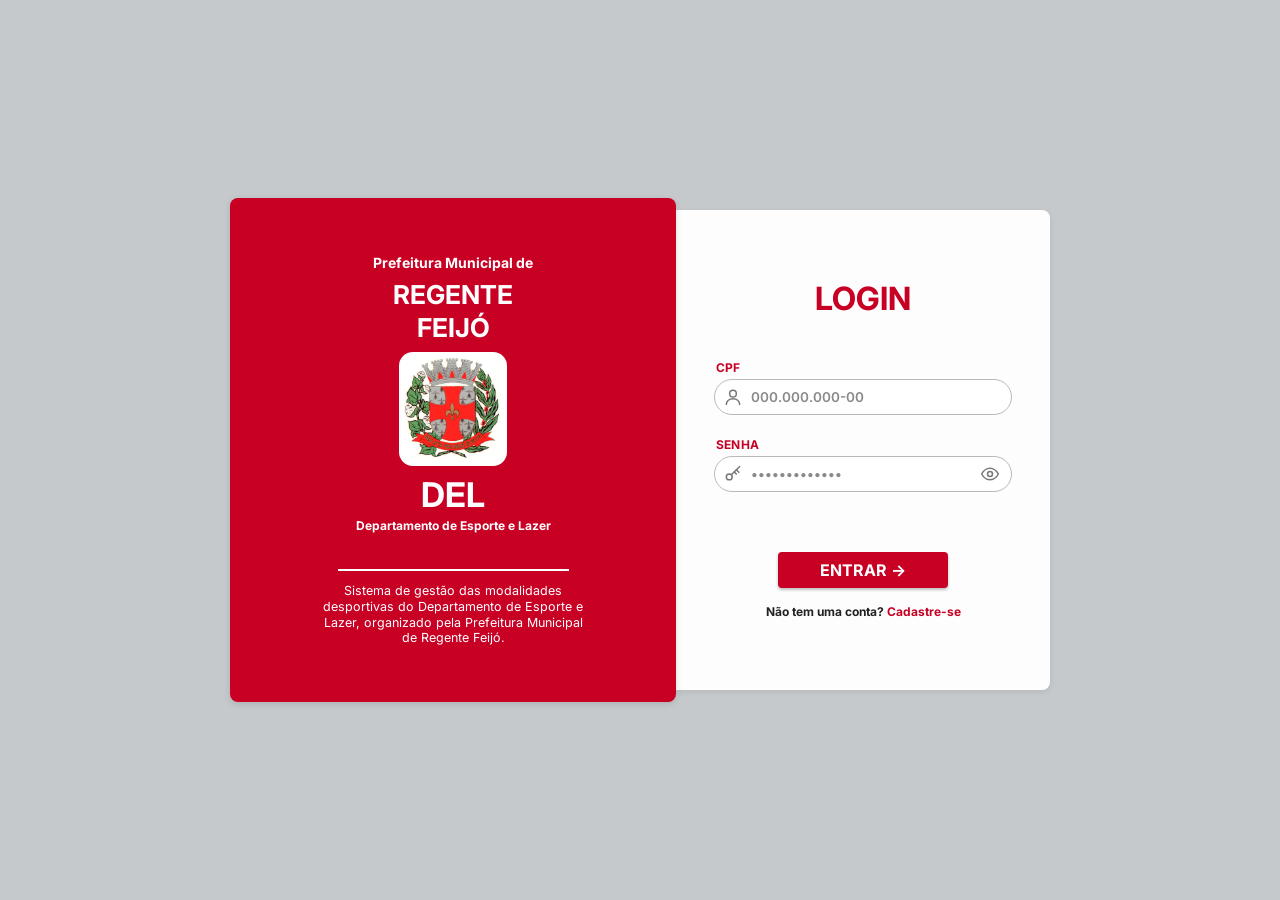
==== commit 6dc4cb1b: "Add files via upload" ====
--- a/admin.html
+++ b/admin.html
@@ -59,6 +59,10 @@
                 <circle cx="7.5" cy="15.5" r="3.5"></circle><path d="M10 13 20 3"></path><path d="m16 7 3 3"></path><path d="m13.5 9.5 2.5 2.5"></path>
               </svg>
               <input type="password" id="loginSenha" autocomplete="current-password" placeholder="•••••••••••••">
+              <button type="button" class="olho" data-alternar-senha="loginSenha" aria-label="Mostrar senha" aria-pressed="false">
+                <svg class="olho-aberto" viewBox="0 0 24 24" fill="none" stroke="currentColor" stroke-width="1.8" stroke-linecap="round" stroke-linejoin="round" aria-hidden="true"><path d="M2 12s3.6-7 10-7 10 7 10 7-3.6 7-10 7S2 12 2 12z"></path><circle cx="12" cy="12" r="3"></circle></svg>
+                <svg class="olho-fechado" viewBox="0 0 24 24" fill="none" stroke="currentColor" stroke-width="1.8" stroke-linecap="round" stroke-linejoin="round" aria-hidden="true" hidden><path d="M17.9 17.9A10.6 10.6 0 0 1 12 19c-6.4 0-10-7-10-7a18.4 18.4 0 0 1 4.1-5.1M9.9 5.2A9.6 9.6 0 0 1 12 5c6.4 0 10 7 10 7a18.5 18.5 0 0 1-2.2 3.2"></path><path d="M14.1 14.1A3 3 0 0 1 9.9 9.9"></path><line x1="2" y1="2" x2="22" y2="22"></line></svg>
+              </button>
             </div>
           </div>
 
@@ -71,6 +75,16 @@
         <!-- CADASTRO -->
         <form class="form" id="formCadastro" novalidate hidden>
           <h1 class="form-titulo">CADASTRE-SE</h1>
+
+          <div class="campo">
+            <label for="cadNome">NOME COMPLETO</label>
+            <div class="input-pill">
+              <svg class="icone" viewBox="0 0 24 24" fill="none" stroke="currentColor" stroke-width="1.8" stroke-linecap="round" stroke-linejoin="round" aria-hidden="true">
+                <circle cx="12" cy="8" r="4"></circle><path d="M4 21c0-4.2 3.6-7 8-7s8 2.8 8 7"></path>
+              </svg>
+              <input type="text" id="cadNome" autocomplete="name" maxlength="100" placeholder="Seu nome completo">
+            </div>
+          </div>
 
           <div class="campo">
             <label for="cadCpf">CPF</label>
@@ -89,12 +103,16 @@
                 <circle cx="7.5" cy="15.5" r="3.5"></circle><path d="M10 13 20 3"></path><path d="m16 7 3 3"></path><path d="m13.5 9.5 2.5 2.5"></path>
               </svg>
               <input type="password" id="cadSenha" autocomplete="new-password" placeholder="•••••••••••••">
+              <button type="button" class="olho" data-alternar-senha="cadSenha" aria-label="Mostrar senha" aria-pressed="false">
+                <svg class="olho-aberto" viewBox="0 0 24 24" fill="none" stroke="currentColor" stroke-width="1.8" stroke-linecap="round" stroke-linejoin="round" aria-hidden="true"><path d="M2 12s3.6-7 10-7 10 7 10 7-3.6 7-10 7S2 12 2 12z"></path><circle cx="12" cy="12" r="3"></circle></svg>
+                <svg class="olho-fechado" viewBox="0 0 24 24" fill="none" stroke="currentColor" stroke-width="1.8" stroke-linecap="round" stroke-linejoin="round" aria-hidden="true" hidden><path d="M17.9 17.9A10.6 10.6 0 0 1 12 19c-6.4 0-10-7-10-7a18.4 18.4 0 0 1 4.1-5.1M9.9 5.2A9.6 9.6 0 0 1 12 5c6.4 0 10 7 10 7a18.5 18.5 0 0 1-2.2 3.2"></path><path d="M14.1 14.1A3 3 0 0 1 9.9 9.9"></path><line x1="2" y1="2" x2="22" y2="22"></line></svg>
+              </button>
             </div>
           </div>
 
           <p class="msg" id="msgCadastro" role="alert" aria-live="polite"></p>
 
-          <button class="btn" type="submit">ENTRAR →</button>
+          <button class="btn" type="submit">CADASTRAR →</button>
           <p class="troca">Já tem uma conta? <a href="#login">Acesse!</a></p>
         </form>
 
@@ -102,23 +120,8 @@
     </section>
   </main>
 
-  <!-- ================= ÁREA DO PROFESSOR (provisória) ================= -->
-  <main class="painel" id="telaPainel" hidden>
-    <section class="painel-cartao">
-      <header class="painel-topo">
-        <h1>Painel do Professor</h1>
-        <button class="btn-sair" id="btnSair" type="button">Sair</button>
-      </header>
-      <div class="painel-corpo">
-        <p class="painel-ola" id="painelOla"></p>
-        <p id="painelPermissao"></p>
-        <p class="painel-aviso">Área em construção: em breve você poderá editar a sua modalidade por aqui.</p>
-      </div>
-    </section>
-  </main>
-
-  <!-- ================= ÁREA DO CEO ================= -->
-  <div id="telaCeo" hidden>
+  <!-- ================= PAINEL (CEO e professor: mesma tela, permissões diferentes) ================= -->
+  <div id="telaPainel" hidden>
 
     <!-- MENU (fixo no topo, igual ao do site) -->
     <header class="topbar">
@@ -144,17 +147,28 @@
 
     <main class="container adm-container">
       <button class="adm-sair" id="btnSairCeo" type="button">Sair</button>
-      <h1 class="adm-ola">Olá, CEO!</h1>
-
-      <div class="adm-abas" role="tablist">
+      <h1 class="adm-ola" id="admOla">Olá, CEO!</h1>
+
+      <div class="adm-abas" id="abasCeo" role="tablist">
         <button class="adm-aba ativa" role="tab" data-aba="modalidades">Modalidades</button>
         <button class="adm-aba" role="tab" data-aba="solicitacoes">Solicitações <span class="adm-badge" id="badgeSolic" hidden></span></button>
         <button class="adm-aba" role="tab" data-aba="usuarios">Usuários</button>
+        <button class="adm-aba" role="tab" data-aba="historico">Chamadas</button>
+      </div>
+
+      <!-- abas do professor -->
+      <div class="adm-abas" id="abasProf" role="tablist" hidden>
+        <button class="adm-aba ativa" role="tab" data-aba="modalidades">Modalidades</button>
+        <button class="adm-aba" role="tab" data-aba="turmas">Turmas</button>
+        <button class="adm-aba" role="tab" data-aba="chamada">Chamada</button>
       </div>
 
       <!-- ABA: MODALIDADES -->
       <section id="abaModalidades">
-        <button class="adm-nova" id="btnNova" type="button">Nova Modalidade</button>
+        <div class="adm-topo-acoes">
+          <button class="adm-nova" id="btnNova" type="button">Nova Modalidade</button>
+          <button class="adm-filtros-btn" id="btnGerFiltros" type="button">Gerenciar Filtros</button>
+        </div>
         <div class="cards" id="admCards"></div>
         <nav class="paginacao" id="pagModalidades" aria-label="Paginação das modalidades"></nav>
       </section>
@@ -169,6 +183,38 @@
       <section id="abaUsuarios" hidden>
         <div class="adm-lista" id="listaUsuarios"></div>
         <nav class="paginacao" id="pagUsuarios" aria-label="Paginação dos usuários"></nav>
+      </section>
+
+      <!-- ABA (CEO): HISTÓRICO DAS CHAMADAS, PDF E TROCA DO MÊS -->
+      <section id="abaHistorico" hidden>
+        <div id="histPeriodoBox"></div>
+        <div class="ch-controles">
+          <div class="mcampo">
+            <label for="histModalidade">Modalidade</label>
+            <select id="histModalidade"></select>
+          </div>
+        </div>
+        <div id="histCorpo"></div>
+      </section>
+
+      <!-- ABA (PROFESSOR): TURMAS E ALUNOS -->
+      <section id="abaTurmas" hidden>
+        <div id="listaTurmas"></div>
+      </section>
+
+      <!-- ABA (PROFESSOR): CHAMADA -->
+      <section id="abaChamada" hidden>
+        <div id="chPeriodoBox"></div>
+        <div class="ch-controles">
+          <div class="mcampo">
+            <label for="chTurma">Turma</label>
+            <select id="chTurma"></select>
+          </div>
+        </div>
+        <div id="chSessoes"></div>
+        <div id="chCorpo"></div>
+        <div id="chResumo"></div>
+        <div id="chFolha"></div>
       </section>
 
       <!-- RODAPÉ -->
@@ -201,10 +247,7 @@
           <div class="mcampo">
             <label for="fCat">Categoria (filtro)</label>
             <select id="fCat"></select>
-          </div>
-          <div class="mcampo" id="boxNovoFiltro" hidden>
-            <label for="fNovoFiltro">Nome do novo filtro</label>
-            <input type="text" id="fNovoFiltro" maxlength="40" placeholder="Ex.: Sub-13 (11-13)">
+            <p class="mdica" id="fCatDica" hidden>Ainda não há filtros cadastrados. O CEO precisa criá-los em “Gerenciar Filtros”.</p>
           </div>
 
           <div class="mcampo">
@@ -220,16 +263,14 @@
             <input type="text" id="fEndereco" maxlength="200" placeholder="Ex.: Avenida José Bonifácio, nº 23, Centro">
           </div>
           <div class="mcampo">
-            <label for="fProfessor">Nome do professor</label>
-            <input type="text" id="fProfessor" maxlength="100">
-          </div>
-          <div class="mcampo">
             <label for="fDescricao">Descrição</label>
             <textarea id="fDescricao" rows="5" maxlength="1500"></textarea>
           </div>
-          <div class="mcampo">
-            <label for="fHorarios">Dias e horários</label>
-            <textarea id="fHorarios" rows="6" maxlength="1500" placeholder="Ex.:&#10;Terça-feira (Tarde)&#10;• 15h00 às 16h30: 09 a 13 anos"></textarea>
+
+          <div class="mgrupo agenda-box">
+            <span class="mlabel">Dias e horários das aulas</span>
+            <p class="mdica">Marque os dias em que a modalidade acontece e cadastre os horários de cada dia (pode haver mais de um no mesmo dia). O público vê essas informações no site, só para leitura, e elas também são usadas na chamada.</p>
+            <div id="fAgenda"></div>
           </div>
 
           <div class="mcampo">
@@ -240,12 +281,149 @@
             <p class="mdica">No máximo 3 fotos, cada uma com menos de 500 KB (JPG, PNG ou WebP).</p>
           </div>
 
+          <div class="mcampo">
+            <label for="fProfessor">Nome do professor</label>
+            <input type="text" id="fProfessor" maxlength="100">
+          </div>
+
           <p class="merro" id="fErro" role="alert"></p>
           <div class="modal-acoes">
             <button type="button" class="mbtn sec" id="formCancelar">Cancelar</button>
             <button type="submit" class="mbtn" id="formSalvar">Salvar</button>
           </div>
         </form>
+      </div>
+    </div>
+
+    <!-- MODAL: GERENCIAR FILTROS -->
+    <div class="modal" id="modalFiltros" aria-hidden="true">
+      <div class="modal-box" role="dialog" aria-modal="true" aria-labelledby="filtrosTitulo">
+        <button class="modal-fechar" id="filtrosFechar" type="button" aria-label="Fechar">×</button>
+        <h2 class="modal-titulo" id="filtrosTitulo">Gerenciar filtros</h2>
+        <p class="modal-sub">Os filtros aparecem no site para o público filtrar as modalidades.</p>
+
+        <form class="filtro-novo" id="formNovoFiltro" novalidate>
+          <input type="text" id="novoFiltroNome" maxlength="40" placeholder="Novo filtro (ex.: Sub-13 (11-13))" aria-label="Nome do novo filtro">
+          <button type="submit" class="mbtn">Adicionar</button>
+        </form>
+        <p class="merro" id="filtrosErro" role="alert"></p>
+
+        <ul class="filtros-lista" id="listaFiltrosAdm"></ul>
+        <div class="modal-acoes">
+          <button type="button" class="mbtn sec" id="filtrosOk">Fechar</button>
+        </div>
+      </div>
+    </div>
+
+    <!-- MODAL: MODALIDADES QUE O PROFESSOR PODE EDITAR -->
+    <div class="modal" id="modalAtribuir" aria-hidden="true">
+      <div class="modal-box larga" role="dialog" aria-modal="true" aria-labelledby="atribTitulo">
+        <button class="modal-fechar" id="atribFechar" type="button" aria-label="Fechar">×</button>
+        <h2 class="modal-titulo" id="atribTitulo">Modalidades do professor</h2>
+        <p class="modal-sub" id="atribProfessor"></p>
+        <p class="modal-texto">Marque as modalidades que este professor pode editar. Ele não poderá criar nem excluir modalidades, nem mexer nos filtros (só escolher entre os existentes).</p>
+
+        <div class="mcampo">
+          <input type="search" id="atribBusca" placeholder="Buscar modalidade..." aria-label="Buscar modalidade">
+        </div>
+        <div class="atrib-lista" id="atribLista"></div>
+        <p class="mdica" id="atribContagem"></p>
+
+        <p class="merro" id="atribErro" role="alert"></p>
+        <div class="modal-acoes">
+          <button type="button" class="mbtn sec" id="atribCancelar">Cancelar</button>
+          <button type="button" class="mbtn" id="atribSalvar">Salvar</button>
+        </div>
+      </div>
+    </div>
+
+    <!-- MODAL: NOVA / EDITAR TURMA -->
+    <div class="modal" id="modalTurma" aria-hidden="true">
+      <div class="modal-box" role="dialog" aria-modal="true" aria-labelledby="turmaTitulo">
+        <button class="modal-fechar" id="turmaFechar" type="button" aria-label="Fechar">×</button>
+        <h2 class="modal-titulo" id="turmaTitulo">Nova turma</h2>
+        <p class="modal-sub" id="turmaModalidade"></p>
+
+        <form id="formTurma" novalidate>
+          <div class="mcampo">
+            <label for="tNome">Nome da turma</label>
+            <input type="text" id="tNome" maxlength="60" placeholder="Ex.: 09 a 13 anos">
+          </div>
+
+          <div class="mgrupo">
+            <span class="mlabel">Aulas desta turma</span>
+            <div class="atrib-lista" id="tSlots"></div>
+            <p class="mdica" id="tSlotsDica"></p>
+          </div>
+
+          <p class="merro" id="tErro" role="alert"></p>
+          <div class="modal-acoes">
+            <button type="button" class="mbtn sec" id="turmaCancelar">Cancelar</button>
+            <button type="submit" class="mbtn" id="turmaSalvar">Salvar</button>
+          </div>
+        </form>
+      </div>
+    </div>
+
+    <!-- MODAL: ALUNOS DA TURMA -->
+    <div class="modal" id="modalAlunos" aria-hidden="true">
+      <div class="modal-box larga" role="dialog" aria-modal="true" aria-labelledby="alunosTitulo">
+        <button class="modal-fechar" id="alunosFechar" type="button" aria-label="Fechar">×</button>
+        <h2 class="modal-titulo" id="alunosTitulo">Alunos da turma</h2>
+        <p class="modal-sub" id="alunosSub"></p>
+
+        <form class="filtro-novo" id="formAluno" novalidate>
+          <input type="text" id="alunoNome" maxlength="80" placeholder="Nome do aluno" aria-label="Nome do aluno" autocomplete="off">
+          <button type="submit" class="mbtn">Adicionar</button>
+        </form>
+        <p class="merro" id="alunosErro" role="alert"></p>
+
+        <ul class="filtros-lista" id="listaAlunos"></ul>
+        <p class="mdica" id="alunosContagem"></p>
+        <div class="modal-acoes">
+          <button type="button" class="mbtn sec" id="alunosOk">Fechar</button>
+        </div>
+      </div>
+    </div>
+
+    <!-- MODAL: TROCAR O MÊS DE TRABALHO (só CEO) -->
+    <div class="modal" id="modalEncerrar" aria-hidden="true">
+      <div class="modal-box" role="dialog" aria-modal="true" aria-labelledby="encTitulo">
+        <button class="modal-fechar" id="encFechar" type="button" aria-label="Fechar">×</button>
+        <h2 class="modal-titulo" id="encTitulo">Trocar o mês de trabalho</h2>
+        <p class="modal-sub" id="encSub"></p>
+        <p class="modal-texto" id="encResumo"></p>
+
+        <div class="enc-novo">
+          <div class="mcampo">
+            <label for="encMes">Novo mês</label>
+            <select id="encMes"></select>
+          </div>
+          <div class="mcampo">
+            <label for="encAno">Ano</label>
+            <input type="number" id="encAno" min="2000" max="2100" inputmode="numeric">
+          </div>
+        </div>
+        <p class="mdica" id="encDica"></p>
+
+        <div id="encApagarBox">
+          <ol class="enc-passos" id="encPassos">
+            <li><strong>Gere a folha do mês atual.</strong> Vai abrir a janela de impressão: escolha “Salvar como PDF” ou imprima direto no papel.</li>
+            <li><strong>Confirme</strong> que a folha foi salva ou impressa. Só depois disso as chamadas podem ser apagadas.</li>
+          </ol>
+          <button type="button" class="mbtn enc-pdf" id="encPdf">Gerar folha do mês atual (PDF / imprimir)</button>
+          <label class="enc-confirma">
+            <input type="checkbox" id="encConfirma" disabled>
+            <span id="encConfirmaTxt"></span>
+          </label>
+        </div>
+
+        <p class="merro" id="encErro" role="alert"></p>
+        <div class="modal-acoes enc-acoes">
+          <button type="button" class="mbtn sec" id="encCancelar">Cancelar</button>
+          <button type="button" class="mbtn sec" id="encApenas">Apenas trocar o mês</button>
+          <button type="button" class="mbtn" id="encLimpar" disabled>Apagar chamadas e trocar</button>
+        </div>
       </div>
     </div>
 
@@ -262,7 +440,37 @@
     </div>
   </div>
 
+  <!-- MODAL: COMPLETAR O NOME (contas criadas antes do campo de nome) -->
+  <div class="modal" id="modalNome" aria-hidden="true">
+    <div class="modal-box pequena" role="dialog" aria-modal="true" aria-labelledby="nomeTitulo">
+      <h2 class="modal-titulo" id="nomeTitulo">Complete seu cadastro</h2>
+      <p class="modal-texto">Informe o seu nome completo. Ele aparece na lista de usuários e na saudação do painel.</p>
+      <form id="formNome" novalidate>
+        <div class="mcampo">
+          <label for="nomeCompleto">Nome completo</label>
+          <input type="text" id="nomeCompleto" autocomplete="name" maxlength="100">
+        </div>
+        <p class="merro" id="nomeErro" role="alert"></p>
+        <div class="modal-acoes">
+          <button type="button" class="mbtn sec" id="nomeDepois">Agora não</button>
+          <button type="submit" class="mbtn">Salvar</button>
+        </div>
+      </form>
+    </div>
+  </div>
+
   <div class="toast" id="toast" role="status" aria-live="polite"></div>
+
+  <datalist id="motivosJust">
+    <option value="Doente"></option>
+    <option value="Machucado"></option>
+    <option value="Consulta médica"></option>
+    <option value="Compromisso familiar"></option>
+    <option value="Viagem"></option>
+  </datalist>
+
+  <!-- folha de chamada do mês: só aparece na impressão / PDF -->
+  <div id="folhaImpressao" aria-hidden="true"></div>
 
   <script src="js/dados.js"></script>
   <script src="js/admin.js"></script>
--- a/css/style.css
+++ b/css/style.css
@@ -468,4 +468,35 @@
   .modal { padding: 10px; }
   .modal-box { padding: 24px 16px 18px; }
   .modal-acoes .mbtn { flex: 1; }
+}
+
+
+/* ================= TEXTOS LONGOS NÃO PODEM ESTOURAR A TELA ================= */
+.card, .card-titulo, .card-corpo, .detalhe-topo h2, .detalhe-info p, .detalhe-desc,
+.horarios-texto, .detalhe-prof, .modal-titulo, .modal-sub, .modal-texto, .toast {
+  overflow-wrap: anywhere;
+}
+.cards { grid-template-columns: repeat(2, minmax(0, 1fr)); }
+.detalhe-corpo { min-width: 0; }
+
+/* professor: última informação da modalidade */
+.detalhe-prof {
+  text-align: center; margin-bottom: 30px;
+  font-size: clamp(17px, 2.1vw, 22px); line-height: 1.5; color: var(--texto-suave);
+}
+
+@media (max-width: 900px) {
+  .cards { grid-template-columns: minmax(0, 1fr); }
+}
+
+
+/* ================= FILTROS: POUCOS BOTÕES FICAM AGRUPADOS (notebook) ================= */
+@media (min-width: 901px) {
+  .filtros.poucos { justify-content: center; gap: 12px; }
+  .filtros.poucos .filtro {
+    padding: 9px 20px; background: #fff; border: 1px solid #d5d9e2; border-radius: 6px;
+    transition: border-color .2s, color .2s;
+  }
+  .filtros.poucos .filtro:hover { border-color: var(--vermelho); }
+  .filtros.poucos .filtro.ativo { background: var(--vermelho); border-color: var(--vermelho); color: #fff; }
 }
--- a/css/admin.css
+++ b/css/admin.css
@@ -1,22 +1,10 @@
-:root {
-  --vermelho: #c80024;
-  --vermelho-escuro: #a3001d;
-  --fundo: #c5c9cc;
-  --texto: #1a2233;
-}
-
-* { box-sizing: border-box; margin: 0; padding: 0; }
-[hidden] { display: none !important; }
-
-html { -webkit-text-size-adjust: 100%; }
-body {
-  font-family: 'Inter', sans-serif;
-  background: var(--fundo);
-  color: var(--texto);
-  min-height: 100vh;
-  min-height: 100dvh;
-}
-img { max-width: 100%; display: block; }
+/* =====================================================================
+   ÁREA ADMINISTRATIVA — carregado depois do style.css
+   ===================================================================== */
+:root { --fundo-acesso: #c5c9cc; }
+
+/* telas de login/cadastro e painel do professor: fundo cinza, sem menu fixo */
+body.acesso { background: var(--fundo-acesso); padding-top: 0; }
 
 /* ================= TELA DE ACESSO ================= */
 .tela {
@@ -62,9 +50,7 @@
 .marca-brasao img { width: 100%; height: 100%; object-fit: contain; }
 .marca-sigla { font-size: 34px; font-weight: 700; line-height: 1; margin-top: 12px; }
 .marca-depto { font-size: 12px; font-weight: 700; margin-top: 6px; }
-.marca-linha {
-  width: 66%; border: 0; border-top: 2px solid #fff; margin: 36px 0 12px;
-}
+.marca-linha { width: 66%; border: 0; border-top: 2px solid #fff; margin: 36px 0 12px; }
 .marca-desc { font-size: 12.5px; font-weight: 400; line-height: 1.25; max-width: 270px; }
 
 /* ---------- lado branco ---------- */
@@ -95,177 +81,6 @@
   background: #fff; border: 1px solid #b9b9b9; border-radius: 20px;
   transition: border-color .2s, box-shadow .2s;
 }
-.input-pill:focus-within {
-  border-color: var(--vermelho); box-shadow: 0 0 0 3px rgba(200, 0, 36, .12);
-}
-.input-pill.erro { border-color: var(--vermelho); }
-.icone { width: 20px; height: 20px; color: #777; flex-shrink: 0; }
-.input-pill input {
-  flex: 1; min-width: 0; border: none; outline: none; background: transparent;
-  font-family: inherit; font-size: 13.5px; font-weight: 600; color: #333;
-}
-.input-pill input::placeholder { color: #8a8a8a; font-weight: 600; }
-
-.msg {
-  min-height: 20px; margin: 4px 0 14px; font-size: 12.5px; font-weight: 600;
-  line-height: 1.35; text-align: center;
-}
-.msg.erro { color: var(--vermelho); }
-.msg.ok { color: #1b7f3b; }
-
-.btn {
-  align-self: center; width: 170px; height: 36px;
-  background: var(--vermelho); color: #fff; border: none; border-radius: 4px;
-  font-family: inherit; font-size: 16px; font-weight: 700; cursor: pointer;
-  box-shadow: 0 2px 3px rgba(0, 0, 0, .25); transition: background .2s;
-}
-.btn:hover { background: var(--vermelho-escuro); }
-.btn:disabled { opacity: .6; cursor: default; }
-
-.troca { text-align: center; font-size: 12px; font-weight: 700; margin-top: 16px; color: #222; }
-.troca a { color: var(--vermelho); text-decoration: none; }
-.troca a:hover { text-decoration: underline; }
-
-/* ================= PAINEL PROVISÓRIO ================= */
-.painel { min-height: 100vh; min-height: 100dvh; display: grid; place-items: center; padding: 24px 14px; }
-.painel-cartao {
-  width: 100%; max-width: 640px; background: #fdfdfd; border-radius: 10px;
-  overflow: hidden; box-shadow: 0 2px 6px rgba(0, 0, 0, .12);
-}
-.painel-topo {
-  background: var(--vermelho); color: #fff; padding: 18px 22px;
-  display: flex; align-items: center; justify-content: space-between; gap: 12px;
-}
-.painel-topo h1 { font-size: 20px; font-weight: 700; }
-.btn-sair {
-  background: #fff; color: var(--vermelho); border: none; border-radius: 4px;
-  font-family: inherit; font-size: 14px; font-weight: 700; cursor: pointer;
-  min-height: 40px; padding: 0 18px;
-}
-.btn-sair:hover { background: #f1f1f1; }
-.painel-corpo { padding: 26px 22px 30px; font-size: 16px; line-height: 1.5; }
-.painel-corpo p + p { margin-top: 10px; }
-.painel-ola { font-weight: 700; font-size: 18px; }
-.painel-aviso { color: #6b7488; font-size: 14px; margin-top: 18px !important; }
-
-/* ================= MOBILE / TABLET ================= */
-@media (max-width: 760px) {
-  .tela { align-items: start; padding: 16px 14px 28px; }
-
-  .cartao { grid-template-columns: 1fr; max-width: 480px; }
-
-  .lado-vermelho {
-    min-height: 0; padding: 26px 22px 24px; border-radius: 8px 8px 0 0;
-  }
-  .marca-pre { font-size: 13px; }
-  .marca-cidade { font-size: 22px; }
-  .marca-brasao { width: 84px; height: 90px; border-radius: 12px; padding: 4px; }
-  .marca-sigla { font-size: 28px; margin-top: 10px; }
-  .marca-depto { font-size: 11.5px; }
-  .marca-linha { width: 70%; margin: 20px 0 10px; }
-  .marca-desc { font-size: 12px; }
-
-  .lado-form { min-height: 0; border-radius: 0 0 8px 8px; padding: 30px 22px 32px; }
-  .form-titulo { font-size: 28px; margin-bottom: 28px; }
-
-  .campo { margin-bottom: 18px; }
-  .campo label { font-size: 12.5px; }
-  .input-pill { height: 46px; padding: 0 14px 0 10px; }
-  .input-pill input { font-size: 16px; }      /* 16px evita o zoom automático no iPhone */
-  .icone { width: 22px; height: 22px; }
-
-  .msg { font-size: 13px; margin-bottom: 12px; }
-  .btn { width: 100%; max-width: 280px; height: 48px; font-size: 17px; }
-  .troca { font-size: 13px; margin-top: 18px; }
-}
-
-@media (max-width: 360px) {
-  .lado-vermelho { padding: 22px 16px 20px; }
-  .lado-form { padding: 26px 16px 28px; }
-  .marca-cidade { font-size: 20px; }
-}/* =====================================================================
-   ÁREA ADMINISTRATIVA — carregado depois do style.css
-   ===================================================================== */
-:root { --fundo-acesso: #c5c9cc; }
-
-/* telas de login/cadastro e painel do professor: fundo cinza, sem menu fixo */
-body.acesso { background: var(--fundo-acesso); padding-top: 0; }
-
-/* ================= TELA DE ACESSO ================= */
-.tela {
-  min-height: 100vh;
-  min-height: 100dvh;
-  display: grid;
-  place-items: center;
-  padding: 24px 14px;
-}
-
-.cartao {
-  width: 100%;
-  max-width: 820px;
-  display: grid;
-  grid-template-columns: 449fr 357fr;
-  align-items: center;
-}
-
-/* ---------- lado vermelho ---------- */
-.lado-vermelho {
-  background: var(--vermelho);
-  color: #fff;
-  border-radius: 8px;
-  min-height: 504px;
-  padding: 36px 48px;
-  display: flex;
-  flex-direction: column;
-  justify-content: center;
-  align-items: center;
-  text-align: center;
-  position: relative;
-  z-index: 1;
-  box-shadow: 0 2px 6px rgba(0, 0, 0, .12);
-}
-.marca { display: flex; flex-direction: column; align-items: center; }
-.marca-pre { font-size: 14px; font-weight: 700; }
-.marca-cidade { font-size: 26px; font-weight: 700; line-height: 1.25; margin-top: 8px; }
-.marca-brasao {
-  width: 108px; height: 114px; margin-top: 8px;
-  background: #fff; border-radius: 14px; padding: 5px;
-  display: flex; align-items: center; justify-content: center;
-}
-.marca-brasao img { width: 100%; height: 100%; object-fit: contain; }
-.marca-sigla { font-size: 34px; font-weight: 700; line-height: 1; margin-top: 12px; }
-.marca-depto { font-size: 12px; font-weight: 700; margin-top: 6px; }
-.marca-linha { width: 66%; border: 0; border-top: 2px solid #fff; margin: 36px 0 12px; }
-.marca-desc { font-size: 12.5px; font-weight: 400; line-height: 1.25; max-width: 270px; }
-
-/* ---------- lado branco ---------- */
-.lado-form {
-  background: #fdfdfd;
-  border-radius: 0 8px 8px 0;
-  min-height: 480px;
-  padding: 36px 38px;
-  display: flex;
-  flex-direction: column;
-  justify-content: center;
-  box-shadow: 0 2px 6px rgba(0, 0, 0, .08);
-}
-.form { display: flex; flex-direction: column; }
-.form-titulo {
-  color: var(--vermelho); font-size: 32px; font-weight: 700;
-  text-align: center; line-height: 1.1; margin-bottom: 44px;
-}
-
-.campo { margin-bottom: 22px; }
-.campo label {
-  display: block; color: var(--vermelho); font-size: 12px; font-weight: 700;
-  margin: 0 0 4px 2px; letter-spacing: .2px;
-}
-.input-pill {
-  display: flex; align-items: center; gap: 8px;
-  height: 36px; padding: 0 12px 0 8px;
-  background: #fff; border: 1px solid #b9b9b9; border-radius: 20px;
-  transition: border-color .2s, box-shadow .2s;
-}
 .input-pill:focus-within { border-color: var(--vermelho); box-shadow: 0 0 0 3px rgba(200, 0, 36, .12); }
 .input-pill.erro { border-color: var(--vermelho); }
 .icone { width: 20px; height: 20px; color: #777; flex-shrink: 0; }
@@ -292,28 +107,6 @@
 .troca a { color: var(--vermelho); text-decoration: none; }
 .troca a:hover { text-decoration: underline; }
 
-/* ================= PAINEL DO PROFESSOR (provisório) ================= */
-.painel { min-height: 100vh; min-height: 100dvh; display: grid; place-items: center; padding: 24px 14px; }
-.painel-cartao {
-  width: 100%; max-width: 640px; background: #fdfdfd; border-radius: 10px;
-  overflow: hidden; box-shadow: 0 2px 6px rgba(0, 0, 0, .12);
-}
-.painel-topo {
-  background: var(--vermelho); color: #fff; padding: 18px 22px;
-  display: flex; align-items: center; justify-content: space-between; gap: 12px;
-}
-.painel-topo h1 { font-size: 20px; font-weight: 700; }
-.btn-sair {
-  background: #fff; color: var(--vermelho); border: none; border-radius: 4px;
-  font-family: inherit; font-size: 14px; font-weight: 700; cursor: pointer;
-  min-height: 40px; padding: 0 18px;
-}
-.btn-sair:hover { background: #f1f1f1; }
-.painel-corpo { padding: 26px 22px 30px; font-size: 16px; line-height: 1.5; }
-.painel-corpo p + p { margin-top: 10px; }
-.painel-ola { font-weight: 700; font-size: 18px; }
-.painel-aviso { color: var(--cinza); font-size: 14px; margin-top: 18px !important; }
-
 /* ================= ÁREA DO CEO ================= */
 .adm-container { position: relative; }
 
@@ -352,11 +145,11 @@
 /* botão Nova Modalidade */
 .adm-nova {
   display: block; width: 240px; height: 82px; margin: 0 auto 38px;
-  background: var(--vermelho); color: #fff; border: none; border-radius: 41px;
+  background: #fff; color: var(--vermelho); border: 2px solid var(--vermelho); border-radius: 41px;
   font-family: inherit; font-size: 15px; font-weight: 500; cursor: pointer;
-  box-shadow: 0 3px 5px rgba(0, 0, 0, .25); transition: background .2s;
-}
-.adm-nova:hover { background: var(--vermelho-escuro); }
+  transition: background .2s, color .2s;
+}
+.adm-nova:hover { background: var(--vermelho); color: #fff; }
 
 /* botões Editar / Excluir dos cards */
 .adm-card-acoes { display: flex; justify-content: space-between; gap: 12px; padding: 0 44px 28px; }
@@ -448,4 +241,427 @@
   .lado-vermelho { padding: 22px 16px 20px; }
   .lado-form { padding: 26px 16px 28px; }
   .marca-cidade { font-size: 20px; }
+}
+
+
+/* ================= CADASTRO (tem um campo a mais) ================= */
+@media (min-width: 761px) {
+  .cartao.cadastro .lado-vermelho { min-height: 566px; }
+  .cartao.cadastro .lado-form { min-height: 542px; }
+  .cartao.cadastro .form-titulo { margin-bottom: 30px; }
+  .cartao.cadastro .campo { margin-bottom: 16px; }
+}
+
+/* ================= BOTÕES DO TOPO DA ABA MODALIDADES ================= */
+.adm-topo-acoes {
+  display: flex; justify-content: center; align-items: center;
+  flex-wrap: wrap; gap: 16px; margin-bottom: 38px;
+}
+.adm-topo-acoes .adm-nova { margin: 0; }
+.adm-filtros-btn {
+  width: 240px; height: 82px; background: #fff; color: var(--vermelho);
+  border: 2px solid var(--vermelho); border-radius: 41px;
+  font-family: inherit; font-size: 15px; font-weight: 500; cursor: pointer;
+  transition: background .2s, color .2s;
+}
+.adm-filtros-btn:hover { background: var(--vermelho); color: #fff; }
+
+/* ================= GERENCIAR FILTROS ================= */
+.filtro-novo { display: flex; gap: 10px; }
+.filtro-novo input, .filtro-edit {
+  flex: 1; min-width: 0; min-height: 46px; padding: 11px 12px;
+  font-family: inherit; font-size: 16px; color: var(--texto);
+  background: #fff; border: 1px solid #c5cad3; border-radius: 8px;
+}
+.filtro-novo input:focus, .filtro-edit:focus {
+  outline: none; border-color: var(--vermelho); box-shadow: 0 0 0 3px rgba(200, 0, 36, .12);
+}
+.filtros-lista {
+  list-style: none; display: grid; gap: 10px; margin: 6px 0 16px;
+  max-height: 45vh; overflow-y: auto;
+}
+.filtro-linha {
+  display: flex; align-items: center; justify-content: space-between; flex-wrap: wrap; gap: 10px;
+  padding: 12px 14px; background: #fff; border: 1px solid #e1e5ec; border-radius: 8px;
+}
+.filtro-info { flex: 1 1 160px; min-width: 0; }
+.filtro-info strong { display: block; overflow-wrap: anywhere; color: var(--texto); }
+.filtro-info small { color: var(--cinza); font-size: 12.5px; }
+.filtro-btns { display: flex; gap: 8px; flex-wrap: wrap; }
+.filtro-btns .adm-btn-card { min-width: 92px; }
+.filtro-btns .mbtn { min-height: 40px; padding: 0 16px; }
+.filtro-edit { flex: 1 1 160px; }
+
+/* ================= USUÁRIOS: NOME ================= */
+.adm-sem-nome { color: var(--cinza); font-weight: 500; font-style: italic; }
+
+/* ================= TEXTOS LONGOS NÃO PODEM ESTOURAR ================= */
+.adm-lista { grid-template-columns: minmax(0, 1fr); }
+.adm-item, .adm-item h3, .adm-item p { min-width: 0; overflow-wrap: anywhere; }
+.adm-ola { overflow-wrap: anywhere; }
+
+@media (max-width: 900px) {
+  .adm-topo-acoes { gap: 10px; margin-bottom: 28px; }
+  .adm-filtros-btn { width: 210px; height: 56px; border-radius: 28px; }
+}
+@media (max-width: 520px) {
+  .filtro-novo { flex-direction: column; }
+  .filtro-novo .mbtn { width: 100%; }
+}
+
+
+/* ================= PROFESSOR: ações e lista de modalidades ================= */
+.adm-card-acoes.so-um { justify-content: center; }
+.adm-item-acoes { gap: 10px; flex-wrap: wrap; }
+
+.atrib-lista {
+  display: grid; gap: 8px; max-height: 42vh; overflow-y: auto; padding: 2px;
+}
+.atrib-item {
+  display: flex; align-items: flex-start; gap: 12px; padding: 12px 14px; cursor: pointer;
+  background: #fff; border: 1px solid #e1e5ec; border-radius: 8px;
+}
+.atrib-item:hover { border-color: var(--vermelho); }
+.atrib-item input { width: 22px; height: 22px; margin-top: 2px; accent-color: var(--vermelho); flex-shrink: 0; }
+.atrib-item span { min-width: 0; overflow-wrap: anywhere; }
+.atrib-item strong { display: block; color: var(--texto); }
+.atrib-item small { color: var(--cinza); font-size: 12.5px; }
+#atribBusca {
+  width: 100%; min-height: 46px; padding: 11px 12px; font-family: inherit; font-size: 16px;
+  border: 1px solid #c5cad3; border-radius: 8px;
+}
+#atribBusca:focus { outline: none; border-color: var(--vermelho); box-shadow: 0 0 0 3px rgba(200, 0, 36, .12); }
+
+
+/* ================= PROFESSOR: TURMAS ================= */
+.adm-grupo { max-width: 820px; margin: 0 auto 36px; }
+.adm-grupo-topo {
+  display: flex; align-items: center; justify-content: space-between; gap: 12px; flex-wrap: wrap;
+  margin-bottom: 12px;
+}
+.adm-grupo-titulo { font-size: 20px; color: var(--texto); overflow-wrap: anywhere; min-width: 0; }
+.adm-grupo .adm-lista { margin: 0; }
+
+.mgrupo { margin-bottom: 16px; }
+.dia-chip { position: relative; cursor: pointer; }
+.dia-chip input { position: absolute; opacity: 0; inset: 0; width: 100%; height: 100%; margin: 0; cursor: pointer; }
+.dia-chip span {
+  display: inline-flex; align-items: center; justify-content: center;
+  min-width: 56px; min-height: 44px; padding: 0 10px;
+  border: 1px solid #c5cad3; border-radius: 8px; background: #fff;
+  font-size: 14px; font-weight: 600; color: var(--texto-suave);
+  transition: background .15s, color .15s, border-color .15s;
+}
+.dia-chip input:checked + span { background: var(--vermelho); border-color: var(--vermelho); color: #fff; }
+.dia-chip input:focus-visible + span { outline: 3px solid rgba(200, 0, 36, .3); outline-offset: 2px; }
+
+/* ================= PROFESSOR: CHAMADA ================= */
+.ch-controles {
+  display: grid; grid-template-columns: 2fr 1fr; gap: 14px;
+  max-width: 820px; margin: 0 auto;
+}
+.ch-aviso {
+  max-width: 820px; margin: 0 auto 14px; padding: 10px 14px;
+  background: #fff6e0; border: 1px solid #f0d58a; border-radius: 8px;
+  color: #6b4e00; font-size: 14px; line-height: 1.4;
+}
+.ch-painel { max-width: 820px; margin: 0 auto; }
+.ch-topo {
+  display: flex; align-items: center; justify-content: space-between; gap: 12px; flex-wrap: wrap;
+  margin-bottom: 12px;
+}
+.ch-contador { font-size: 20px; font-weight: 700; color: var(--texto); }
+.ch-botoes { display: flex; gap: 8px; flex-wrap: wrap; }
+.ch-botoes .mbtn { min-height: 40px; padding: 0 16px; }
+.ch-lista { display: grid; gap: 8px; }
+.ch-salvar { display: block; width: 100%; max-width: 320px; margin: 18px auto 0; min-height: 52px; font-size: 16px; }
+
+.ch-bloco { max-width: 820px; margin: 30px auto 0; }
+.ch-bloco h3 { font-size: 18px; color: var(--texto); margin-bottom: 10px; }
+.ch-total { font-size: 18px; font-weight: 700; color: #1b7f3b; margin-bottom: 10px; }
+.ch-linha {
+  display: flex; justify-content: space-between; align-items: center; gap: 10px;
+  width: 100%; padding: 12px 14px; margin-bottom: 8px; text-align: left;
+  background: #fff; border: 1px solid #e1e5ec; border-radius: 8px;
+  font-family: inherit; font-size: 15px; color: var(--texto-suave); overflow-wrap: anywhere;
+}
+button.ch-linha { cursor: pointer; }
+button.ch-linha:hover { border-color: var(--vermelho); }
+.ch-linha strong { color: var(--texto); white-space: nowrap; }
+
+@media (max-width: 600px) {
+  .ch-controles { grid-template-columns: 1fr; gap: 0; }
+  .ch-topo { flex-direction: column; align-items: stretch; }
+  .ch-botoes .mbtn { flex: 1; }
+  .dia-chip span { min-width: 48px; }
+}
+
+
+/* ================= AGENDA DAS AULAS (formulário da modalidade) ================= */
+.agenda-box { padding: 14px; background: #f7f9fc; border: 1px solid #e1e5ec; border-radius: 10px; }
+.agenda-box .mdica { margin: 0 0 12px; }
+.agenda-dia { padding: 8px 0; border-top: 1px solid #e8ecf2; }
+.agenda-dia:first-of-type { border-top: 0; }
+.agenda-dia .dia-chip span { min-width: 120px; justify-content: flex-start; padding: 0 14px; }
+.agenda-horarios { margin: 8px 0 4px 10px; display: grid; gap: 8px; }
+.agenda-linha { display: flex; align-items: center; gap: 8px; flex-wrap: wrap; }
+.agenda-linha input[type="time"] {
+  min-height: 44px; padding: 8px 10px; font-family: inherit; font-size: 16px; color: var(--texto);
+  background: #fff; border: 1px solid #c5cad3; border-radius: 8px;
+}
+.agenda-linha input[type="time"]:focus { outline: none; border-color: var(--vermelho); box-shadow: 0 0 0 3px rgba(200, 0, 36, .12); }
+.agenda-rem {
+  width: 44px; height: 44px; border: 1px solid #c5cad3; border-radius: 8px; background: #fff;
+  font-size: 22px; line-height: 1; color: var(--cinza); cursor: pointer;
+}
+.agenda-rem:hover { border-color: var(--vermelho); color: var(--vermelho); }
+.agenda-add { min-height: 40px; padding: 0 14px; justify-self: start; }
+
+/* ================= CHAMADA: PERÍODO, AULAS E FOLHA DO MÊS ================= */
+.ch-periodo {
+  max-width: 820px; margin: 0 auto 16px; padding: 14px 16px;
+  display: flex; align-items: center; justify-content: space-between; gap: 12px; flex-wrap: wrap;
+  background: #fff; border: 1px solid #e1e5ec; border-radius: 10px;
+}
+.ch-periodo small { display: block; color: var(--cinza); font-size: 12.5px; overflow-wrap: anywhere; }
+.ch-periodo strong { font-size: 20px; color: var(--texto); }
+
+.ch-sessoes { display: flex; flex-wrap: wrap; gap: 8px; max-width: 820px; margin: 0 auto 18px; }
+.ch-sessao {
+  min-width: 92px; min-height: 60px; padding: 6px 10px;
+  display: flex; flex-direction: column; align-items: center; justify-content: center; gap: 2px;
+  background: #fff; border: 1px solid #c5cad3; border-radius: 8px;
+  font-family: inherit; cursor: pointer; transition: border-color .15s, background .15s;
+}
+.ch-sessao strong { font-size: 14px; color: var(--texto); }
+.ch-sessao small { font-size: 12px; color: var(--cinza); }
+.ch-sessao:hover { border-color: var(--vermelho); }
+.ch-sessao.salva { background: #eef9f1; border-color: #1b7f3b; }
+.ch-sessao.ativa { border-color: var(--vermelho); box-shadow: 0 0 0 3px rgba(200, 0, 36, .22); }
+.ch-sessao.hoje strong::after { content: " •"; color: var(--vermelho); }
+.ch-titulo-aula { font-size: 17px; font-weight: 700; color: var(--texto); margin-bottom: 12px; overflow-wrap: anywhere; }
+
+.ch-tabela-wrap { overflow-x: auto; background: #fff; border: 1px solid #e1e5ec; border-radius: 8px; }
+.folha-tabela { border-collapse: collapse; width: 100%; font-size: 13px; }
+.folha-tabela th, .folha-tabela td { border: 1px solid #cfd4dc; padding: 6px 8px; text-align: center; }
+.folha-tabela th small { display: block; font-weight: 500; color: var(--cinza); font-size: 11px; line-height: 1.25; }
+.folha-tabela td.n { width: 34px; color: var(--cinza); }
+.folha-tabela th.nome, .folha-tabela td.nome { text-align: left; min-width: 170px; white-space: nowrap; }
+.ch-tabela-wrap .folha-tabela th.nome, .ch-tabela-wrap .folha-tabela td.nome { position: sticky; left: 0; background: #fff; }
+.folha-tabela td.p { color: #1b7f3b; font-weight: 700; }
+.folha-tabela td.f { color: var(--vermelho); font-weight: 700; }
+.folha-tabela td.tot, .folha-tabela tfoot td { font-weight: 700; background: #f6f8fb; }
+
+.enc-passos { margin: 0 0 16px 20px; display: grid; gap: 6px; color: var(--texto-suave); line-height: 1.5; font-size: 14.5px; }
+.enc-pdf { display: block; width: 100%; margin-bottom: 14px; }
+.enc-confirma {
+  display: flex; align-items: flex-start; gap: 10px; margin-bottom: 8px;
+  font-size: 14px; line-height: 1.4; color: var(--texto-suave); cursor: pointer;
+}
+.enc-confirma input { width: 22px; height: 22px; margin-top: 1px; accent-color: var(--vermelho); flex-shrink: 0; }
+
+/* ================= FOLHA DE CHAMADA (impressão / PDF) ================= */
+#folhaImpressao { display: none; }
+
+@media print {
+  @page { size: A4 landscape; margin: 10mm; }
+  body.imprimindo { padding-top: 0 !important; background: #fff !important; }
+  body.imprimindo > *:not(#folhaImpressao) { display: none !important; }
+  body.imprimindo #folhaImpressao { display: block; }
+
+  .folha { color: #000; font-size: 10pt; page-break-after: always; break-after: page; }
+  .folha:last-child { page-break-after: auto; break-after: auto; }
+  .folha-topo {
+    display: flex; align-items: center; gap: 12px;
+    padding-bottom: 6px; margin-bottom: 8px; border-bottom: 2px solid #000;
+  }
+  .folha-topo img { height: 14mm; width: auto; display: block; }
+  .folha-topo div { font-size: 10pt; line-height: 1.3; }
+  .folha-titulo { margin-left: auto; text-align: right; font-size: 13pt; font-weight: 700; }
+  .folha-info { margin: 0 0 8px; font-size: 10.5pt; line-height: 1.5; }
+
+  .folha .folha-tabela { width: 100%; font-size: 8.5pt; }
+  .folha .folha-tabela th, .folha .folha-tabela td { border: 1px solid #000; padding: 3px 4px; background: #fff; color: #000; }
+  .folha .folha-tabela th small { color: #000; font-size: 7pt; }
+  .folha .folha-tabela thead { display: table-header-group; }
+  .folha .folha-tabela tr { page-break-inside: avoid; break-inside: avoid; }
+  .folha .folha-tabela td.nome, .folha .folha-tabela th.nome { min-width: 0; }
+
+  .folha-rodape { margin-top: 10px; display: flex; justify-content: space-between; gap: 20px; font-size: 9.5pt; }
+  .folha-assinatura { margin-top: 14mm; font-size: 10pt; }
+}
+
+@media (max-width: 600px) {
+  .agenda-dia .dia-chip span { min-width: 110px; }
+  .ch-periodo .mbtn { width: 100%; }
+}
+
+
+/* link dentro da mensagem do login (ex.: "cadastre-se de novo") */
+.msg a { color: var(--vermelho); font-weight: 700; text-decoration: underline; }
+
+
+/* ================= OLHINHO DA SENHA ================= */
+.input-pill .olho {
+  display: inline-flex; align-items: center; justify-content: center; flex-shrink: 0;
+  width: 30px; height: 30px; margin-right: -6px; padding: 0;
+  background: none; border: 0; border-radius: 50%; color: #777; cursor: pointer;
+}
+.input-pill .olho:hover { color: var(--vermelho); }
+.input-pill .olho:focus-visible { outline: 2px solid var(--vermelho); outline-offset: 1px; }
+.input-pill .olho svg { width: 20px; height: 20px; }
+
+/* ================= ABAS DO CEO (agora 4) ================= */
+#abasCeo { grid-template-columns: 1fr 1.2fr 1fr 1fr; gap: clamp(8px, 2.4vw, 26px); }
+@media (max-width: 520px) { #abasCeo { grid-template-columns: 1fr 1fr; } }
+
+/* ================= CHAMADA: AULA REALIZADA / SEM AULA ================= */
+.ch-modo {
+  display: grid; grid-template-columns: 1fr 1fr; gap: 6px; padding: 4px; margin-bottom: 14px;
+  background: #eef1f6; border-radius: 10px;
+}
+.ch-modo button {
+  min-height: 44px; border: 0; border-radius: 8px; background: transparent;
+  font-family: inherit; font-size: 15px; font-weight: 600; color: var(--texto-suave); cursor: pointer;
+}
+.ch-modo button.ativo { background: #fff; color: var(--vermelho); box-shadow: 0 1px 4px rgba(0, 0, 0, .15); }
+.ch-sem { padding: 14px; background: #f7f9fc; border: 1px solid #e8ecf2; border-radius: 10px; }
+.ch-sem .enc-confirma { margin: 0; }
+.ch-sessao.semaula { background: #eceff3; border-color: #aab0bf; }
+.ch-sessao.semaula small { color: var(--texto-suave); font-weight: 600; }
+
+/* aluno: Presente / Falta / Justificada */
+.ch-aluno {
+  display: grid; grid-template-columns: minmax(0, 1fr); gap: 10px; padding: 12px 14px;
+  background: #fff; border: 1px solid #e1e5ec; border-radius: 10px;
+  transition: background .15s, border-color .15s;
+}
+.ch-nome { font-weight: 600; color: var(--texto); overflow-wrap: anywhere; }
+.ch-seg { display: grid; grid-template-columns: repeat(3, 1fr); gap: 6px; }
+.ch-seg label { position: relative; cursor: pointer; }
+.ch-seg input { position: absolute; inset: 0; width: 100%; height: 100%; margin: 0; opacity: 0; cursor: pointer; }
+.ch-seg span {
+  display: flex; align-items: center; justify-content: center; min-height: 44px; padding: 0 6px;
+  background: #fff; border: 1px solid #c5cad3; border-radius: 8px;
+  font-size: 13.5px; font-weight: 600; color: var(--texto-suave); text-align: center;
+}
+.ch-seg input:focus-visible + span { outline: 3px solid rgba(200, 0, 36, .3); outline-offset: 1px; }
+.ch-aluno.st-P { background: #f3fbf5; border-color: #9ad2ab; }
+.ch-aluno.st-F { background: #fffafb; border-color: #f0c4cd; }
+.ch-aluno.st-J { background: #fffcf3; border-color: #ecd08a; }
+.ch-seg input[value="P"]:checked + span { background: #1b7f3b; border-color: #1b7f3b; color: #fff; }
+.ch-seg input[value="F"]:checked + span { background: var(--vermelho); border-color: var(--vermelho); color: #fff; }
+.ch-seg input[value="J"]:checked + span { background: #b7791f; border-color: #b7791f; color: #fff; }
+.ch-motivo {
+  width: 100%; min-height: 44px; padding: 8px 12px; font-family: inherit; font-size: 16px; color: var(--texto);
+  background: #fff; border: 1px solid #c5cad3; border-radius: 8px;
+}
+.ch-motivo:focus { outline: none; border-color: #b7791f; box-shadow: 0 0 0 3px rgba(183, 121, 31, .18); }
+@media (min-width: 700px) {
+  .ch-aluno { grid-template-columns: minmax(0, 1fr) minmax(290px, 360px); align-items: center; }
+  .ch-motivo { grid-column: 1 / -1; }
+}
+
+/* ================= PERÍODO (CEO e professor) ================= */
+.ch-periodo-nota { margin: 0; max-width: 320px; font-size: 13px; line-height: 1.4; color: var(--cinza); }
+.ch-periodo-acoes { display: flex; gap: 8px; flex-wrap: wrap; }
+.ch-periodo-acoes .mbtn { min-height: 44px; }
+
+/* ================= TROCAR O MÊS (modal do CEO) ================= */
+.enc-novo { display: grid; grid-template-columns: 2fr 1fr; gap: 12px; }
+.enc-acoes { justify-content: flex-end; }
+@media (max-width: 600px) {
+  .enc-acoes .mbtn { flex: 1 1 100%; }
+  .ch-periodo-acoes { width: 100%; }
+  .ch-periodo-acoes .mbtn { flex: 1; }
+}
+
+/* ================= FOLHA DE PAPEL (tela): tabela no computador, cartões no celular ================= */
+.ch-bloco-folha { max-width: 1040px; margin: 24px auto 0; }
+.papel {
+  background: #fff; border: 1px solid #dfe3ea; border-radius: 12px;
+  box-shadow: 0 4px 14px rgba(20, 30, 60, .08); padding: 22px clamp(14px, 3vw, 28px) 20px;
+}
+.papel-topo { display: flex; align-items: center; justify-content: center; gap: 12px; }
+.papel-topo img { height: 46px; width: auto; flex-shrink: 0; }
+.papel-orgao { display: flex; flex-direction: column; font-size: 13px; line-height: 1.3; color: var(--texto-suave); }
+.papel-orgao strong { font-size: 15px; color: var(--texto); }
+.papel-titulo {
+  margin: 14px 0 14px; padding-bottom: 12px; text-align: center;
+  font-size: clamp(15px, 2.4vw, 19px); text-transform: uppercase; letter-spacing: .4px;
+  color: var(--vermelho); border-bottom: 2px solid var(--vermelho);
+}
+.papel-info {
+  display: grid; grid-template-columns: repeat(2, minmax(0, 1fr)); gap: 10px 20px;
+  margin: 0 0 14px; padding: 12px 14px; background: #f7f9fc; border: 1px solid #e8ecf2; border-radius: 8px;
+}
+.papel-info dt { font-size: 11.5px; text-transform: uppercase; letter-spacing: .4px; color: var(--cinza); }
+.papel-info dd { margin: 2px 0 0; font-size: 14.5px; font-weight: 600; color: var(--texto); overflow-wrap: anywhere; }
+.papel-legenda {
+  display: flex; flex-wrap: wrap; justify-content: center; gap: 8px 18px; margin-bottom: 14px;
+  font-size: 12.5px; color: var(--texto-suave);
+}
+.leg {
+  display: inline-flex; align-items: center; justify-content: center; min-width: 24px; height: 22px;
+  margin-right: 6px; padding: 0 6px; border-radius: 6px; font-size: 12px;
+}
+.leg.p { background: #e6f5ea; color: #1b7f3b; }
+.leg.f { background: #fdeaee; color: var(--vermelho); }
+.leg.j { background: #fff3d6; color: #8a5a00; }
+.leg.sa { background: #eceff3; color: var(--cinza); }
+
+.papel-rolagem { overflow-x: auto; border: 1px solid #e1e5ec; border-radius: 8px; }
+.papel-cartoes { display: none; }
+.papel .folha-tabela { margin: 0; }
+.folha-tabela td.j { color: #8a5a00; font-weight: 700; background: #fff8e8; }
+.folha-tabela td.sa, .folha-tabela tfoot td.sa { color: var(--cinza); font-size: 11px; font-weight: 700; background: #f1f3f6; }
+.papel .folha-tabela th.nome, .papel .folha-tabela td.nome { position: sticky; left: 0; background: #fff; }
+
+.papel-obs {
+  margin-top: 14px; padding: 12px 14px; background: #fcfcfd; border: 1px solid #e8ecf2; border-radius: 8px;
+  font-size: 13.5px; line-height: 1.45; color: var(--texto-suave);
+}
+.papel-obs ul { margin: 6px 0 0 18px; display: grid; gap: 4px; overflow-wrap: anywhere; }
+
+/* cartões (celular) */
+.aluno-cartao { margin-bottom: 10px; padding: 12px; background: #fff; border: 1px solid #e1e5ec; border-radius: 10px; }
+.aluno-cartao.total { background: #f9fafc; }
+.aluno-topo { display: flex; align-items: center; gap: 10px; }
+.aluno-topo strong { font-size: 15px; color: var(--texto); overflow-wrap: anywhere; }
+.aluno-n {
+  display: inline-flex; align-items: center; justify-content: center; flex-shrink: 0;
+  width: 26px; height: 26px; border-radius: 50%; background: #f1f5fb; color: var(--cinza);
+  font-size: 12.5px; font-weight: 700;
+}
+.aluno-resumo { margin: 6px 0 10px; font-size: 13px; color: var(--cinza); }
+.aluno-cartao.total .aluno-topo { margin-bottom: 10px; }
+.aluno-chips { display: grid; grid-template-columns: repeat(auto-fill, minmax(78px, 1fr)); gap: 6px; }
+.chip {
+  display: flex; flex-direction: column; align-items: center; justify-content: center; gap: 1px;
+  padding: 6px 4px; text-align: center; line-height: 1.2;
+  background: #fff; border: 1px solid #e1e5ec; border-radius: 8px;
+}
+.chip b { font-size: 13px; color: var(--texto); }
+.chip small { font-size: 10.5px; color: var(--cinza); }
+.chip i { font-style: normal; font-weight: 700; font-size: 14px; }
+.chip.p { background: #e6f5ea; border-color: #bfe3c9; } .chip.p i { color: #1b7f3b; }
+.chip.f { background: #fdeaee; border-color: #f3c4cd; } .chip.f i { color: var(--vermelho); }
+.chip.j { background: #fff3d6; border-color: #ecd08a; } .chip.j i { color: #8a5a00; }
+.chip.sa { background: #eceff3; border-color: #cfd4dc; } .chip.sa i { color: var(--cinza); font-size: 12px; }
+.chip.tot { background: #f1f5fb; border-color: #d5dbe6; } .chip.tot i { color: var(--texto); }
+.chip.vazio { border-style: dashed; } .chip.vazio i { color: #b6bcc9; }
+
+@media (max-width: 900px) {
+  .papel-tabela { display: none; }
+  .papel-cartoes { display: block; }
+  .papel-info { grid-template-columns: minmax(0, 1fr); }
+  .papel { padding: 18px 12px 14px; }
+  .papel-topo img { height: 40px; }
+}
+
+/* impressão: observações e células novas */
+@media print {
+  .folha .folha-tabela td.j, .folha .folha-tabela td.sa { background: #fff; color: #000; font-size: inherit; }
+  .folha .papel-obs { margin-top: 8px; padding: 0; background: none; border: 0; font-size: 9pt; color: #000; }
+  .folha .papel-obs ul { margin: 3px 0 0 16px; }
 }
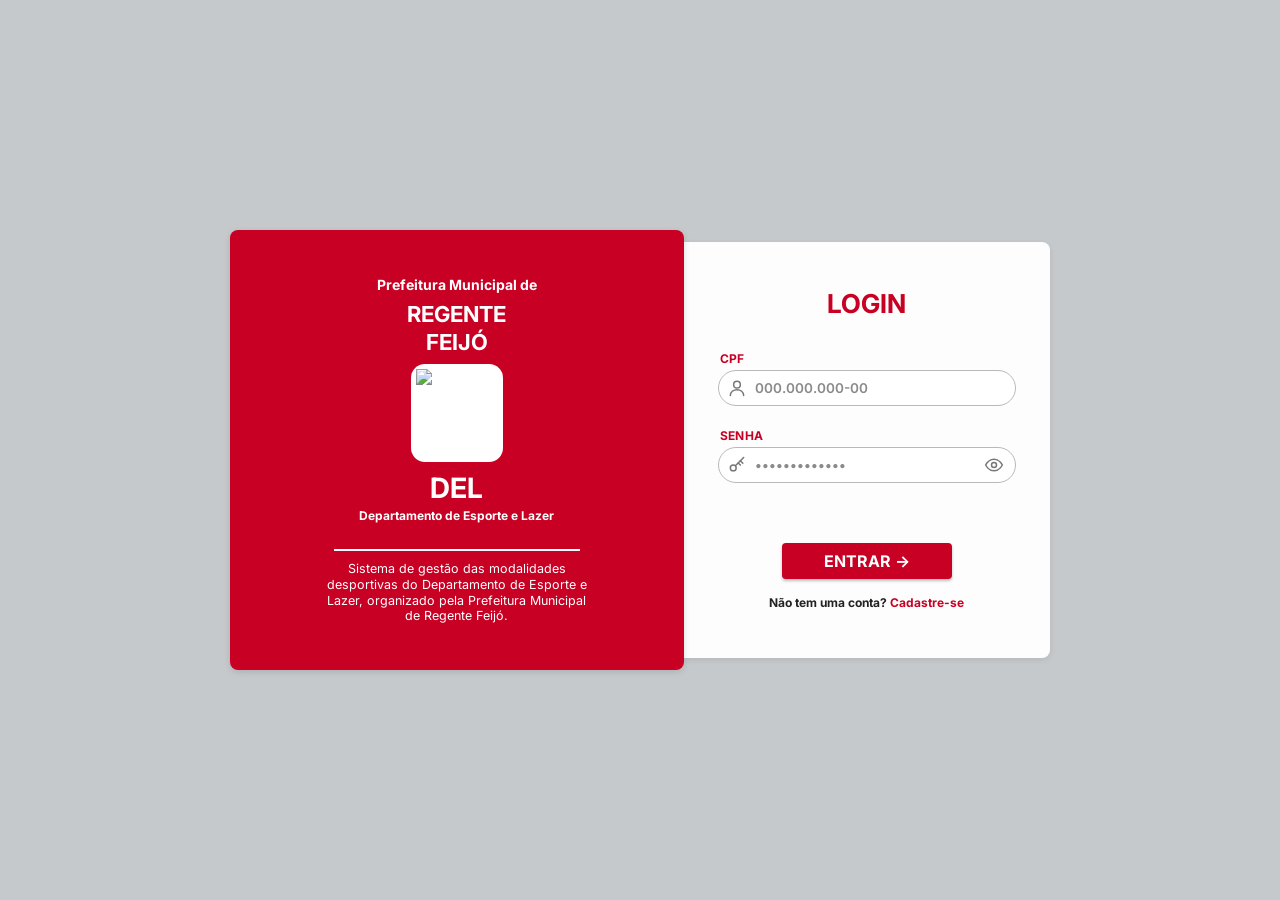
==== commit d05f6685: "Add files via upload" ====
--- a/admin.html
+++ b/admin.html
@@ -23,7 +23,7 @@
           <p class="marca-pre">Prefeitura Municipal de</p>
           <h2 class="marca-cidade">REGENTE<br>FEIJÓ</h2>
           <div class="marca-brasao">
-            <img src="images/brasao.jpg" alt="Brasão de Regente Feijó">
+            <img src="images/brasao.jfif" alt="Brasão de Regente Feijó">
           </div>
           <p class="marca-sigla">DEL</p>
           <p class="marca-depto">Departamento de Esporte e Lazer</p>
@@ -120,7 +120,7 @@
     </section>
   </main>
 
-  <!-- ================= PAINEL (CEO e professor: mesma tela, permissões diferentes) ================= -->
+  <!-- ================= PAINEL (OED e professor: mesma tela, permissões diferentes) ================= -->
   <div id="telaPainel" hidden>
 
     <!-- MENU (fixo no topo, igual ao do site) -->
@@ -130,7 +130,7 @@
       </button>
 
       <a class="logo-wrap" href="index.html" aria-label="Início">
-        <img src="images/brasao.jpg" alt="Brasão de Regente Feijó">
+        <img src="images/brasao.jfif" alt="Brasão de Regente Feijó">
       </a>
 
       <nav class="menu" id="menu">
@@ -139,17 +139,17 @@
           <a href="index.html#grade">Grade de atividades</a>
         </div>
         <div class="grupo">
-          <a href="index.html#estrutura">Estrutura &amp; polos</a>
           <a href="index.html#faq">Perguntas frequentes</a>
+          <a href="index.html#sobre">Sobre o DEL</a>
         </div>
       </nav>
     </header>
 
     <main class="container adm-container">
-      <button class="adm-sair" id="btnSairCeo" type="button">Sair</button>
-      <h1 class="adm-ola" id="admOla">Olá, CEO!</h1>
-
-      <div class="adm-abas" id="abasCeo" role="tablist">
+      <button class="adm-sair" id="btnSairOed" type="button">Sair</button>
+      <h1 class="adm-ola" id="admOla">Olá, OED!</h1>
+
+      <div class="adm-abas" id="abasOed" role="tablist">
         <button class="adm-aba ativa" role="tab" data-aba="modalidades">Modalidades</button>
         <button class="adm-aba" role="tab" data-aba="solicitacoes">Solicitações <span class="adm-badge" id="badgeSolic" hidden></span></button>
         <button class="adm-aba" role="tab" data-aba="usuarios">Usuários</button>
@@ -158,8 +158,8 @@
 
       <!-- abas do professor -->
       <div class="adm-abas" id="abasProf" role="tablist" hidden>
-        <button class="adm-aba ativa" role="tab" data-aba="modalidades">Modalidades</button>
-        <button class="adm-aba" role="tab" data-aba="turmas">Turmas</button>
+        <button class="adm-aba ativa" role="tab" data-aba="modalidades">Minhas modalidades</button>
+        <button class="adm-aba" role="tab" data-aba="turmas">Turmas e alunos</button>
         <button class="adm-aba" role="tab" data-aba="chamada">Chamada</button>
       </div>
 
@@ -185,8 +185,9 @@
         <nav class="paginacao" id="pagUsuarios" aria-label="Paginação dos usuários"></nav>
       </section>
 
-      <!-- ABA (CEO): HISTÓRICO DAS CHAMADAS, PDF E TROCA DO MÊS -->
+      <!-- ABA (OED): HISTÓRICO DAS CHAMADAS, PDF E TROCA DO MÊS -->
       <section id="abaHistorico" hidden>
+        <p class="aba-dica">Veja a folha de cada turma no mês, baixe o PDF e troque o mês quando ele terminar.</p>
         <div id="histPeriodoBox"></div>
         <div class="ch-controles">
           <div class="mcampo">
@@ -199,11 +200,13 @@
 
       <!-- ABA (PROFESSOR): TURMAS E ALUNOS -->
       <section id="abaTurmas" hidden>
+        <p class="aba-dica">Crie as turmas de cada modalidade e cadastre os alunos. Os dias e horários vêm da modalidade (aba “Minhas modalidades” → Editar).</p>
         <div id="listaTurmas"></div>
       </section>
 
       <!-- ABA (PROFESSOR): CHAMADA -->
       <section id="abaChamada" hidden>
+        <div id="chPassos"></div>
         <div id="chPeriodoBox"></div>
         <div class="ch-controles">
           <div class="mcampo">
@@ -220,7 +223,7 @@
       <!-- RODAPÉ -->
       <footer class="rodape">
         <div class="rodape-info">
-          <img src="images/brasao.jpg" alt="Brasão">
+          <img src="images/brasao.jfif" alt="Brasão">
           <div>
             <h3>Prefeitura de Regente Feijó</h3>
             <h4>Secretaria Municipal de Esportes e Lazer</h4>
@@ -247,7 +250,7 @@
           <div class="mcampo">
             <label for="fCat">Categoria (filtro)</label>
             <select id="fCat"></select>
-            <p class="mdica" id="fCatDica" hidden>Ainda não há filtros cadastrados. O CEO precisa criá-los em “Gerenciar Filtros”.</p>
+            <p class="mdica" id="fCatDica" hidden>Ainda não há filtros cadastrados. O OED precisa criá-los em “Gerenciar Filtros”.</p>
           </div>
 
           <div class="mcampo">
@@ -386,7 +389,7 @@
       </div>
     </div>
 
-    <!-- MODAL: TROCAR O MÊS DE TRABALHO (só CEO) -->
+    <!-- MODAL: TROCAR O MÊS DE TRABALHO (só OED) -->
     <div class="modal" id="modalEncerrar" aria-hidden="true">
       <div class="modal-box" role="dialog" aria-modal="true" aria-labelledby="encTitulo">
         <button class="modal-fechar" id="encFechar" type="button" aria-label="Fechar">×</button>
@@ -401,7 +404,7 @@
           </div>
           <div class="mcampo">
             <label for="encAno">Ano</label>
-            <input type="number" id="encAno" min="2000" max="2100" inputmode="numeric">
+            <input type="number" id="encAno" min="1" max="9999" step="1" inputmode="numeric">
           </div>
         </div>
         <p class="mdica" id="encDica"></p>
@@ -427,6 +430,38 @@
       </div>
     </div>
 
+    <!-- MODAL: BAIXAR PDF DO MÊS (escolher modalidades e quantas por página) -->
+    <div class="modal" id="modalPdf" aria-hidden="true">
+      <div class="modal-box" role="dialog" aria-modal="true" aria-labelledby="pdfTitulo">
+        <button class="modal-fechar" id="pdfFechar" type="button" aria-label="Fechar">×</button>
+        <h2 class="modal-titulo" id="pdfTitulo">Baixar PDF do mês</h2>
+        <p class="modal-sub" id="pdfSub"></p>
+
+        <p class="pdf-passo"><b>1</b> Escolha as modalidades</p>
+        <label class="enc-confirma pdf-todas">
+          <input type="checkbox" id="pdfTodas">
+          <span>Selecionar todas</span>
+        </label>
+        <div class="atrib-lista" id="pdfLista"></div>
+
+        <p class="pdf-passo"><b>2</b> Quantas modalidades por página?</p>
+        <div class="pdf-qtd" id="pdfQtd" role="radiogroup" aria-label="Modalidades por página">
+          <label><input type="radio" name="pdfQtd" value="1" checked><span>1</span></label>
+          <label><input type="radio" name="pdfQtd" value="2"><span>2</span></label>
+          <label><input type="radio" name="pdfQtd" value="3"><span>3</span></label>
+          <label><input type="radio" name="pdfQtd" value="4"><span>4</span></label>
+          <label><input type="radio" name="pdfQtd" value="5"><span>5</span></label>
+        </div>
+        <p class="mdica" id="pdfDica"></p>
+
+        <p class="merro" id="pdfErro" role="alert"></p>
+        <div class="modal-acoes">
+          <button type="button" class="mbtn sec" id="pdfCancelar">Cancelar</button>
+          <button type="button" class="mbtn" id="pdfGerar">Gerar PDF</button>
+        </div>
+      </div>
+    </div>
+
     <!-- MODAL: CONFIRMAR EXCLUSÃO -->
     <div class="modal" id="modalConfirmar" aria-hidden="true">
       <div class="modal-box pequena" role="alertdialog" aria-modal="true" aria-labelledby="confTitulo">
--- a/css/style.css
+++ b/css/style.css
@@ -66,12 +66,12 @@
   width: 190px;
   height: 120px;
   background: #fff;
-  border-radius: 0 0 95px 95px / 0 0 120px 120px;
   box-shadow: 0 4px 8px rgba(0, 0, 0, .05);
   display: flex;
   justify-content: center;
   align-items: flex-start;
   padding-top: 8px;
+  border-radius: 0 0 130px 130px / 0 0 120px 120px;
   z-index: 2;
 }
 .logo-wrap img { height: 100px; width: auto; object-fit: contain; }
@@ -499,4 +499,303 @@
   }
   .filtros.poucos .filtro:hover { border-color: var(--vermelho); }
   .filtros.poucos .filtro.ativo { background: var(--vermelho); border-color: var(--vermelho); color: #fff; }
-}+}
+/* ================= SEÇÕES: SOBRE O DEL E PERGUNTAS FREQUENTES ================= */
+.secao { margin-top: 60px; }
+.secao-titulo { font-size: 28px; font-weight: 700; line-height: 1.15; color: var(--texto); }
+.secao-titulo::after {
+  content: ""; display: block; width: 56px; height: 4px; margin-top: 10px;
+  border-radius: 2px; background: var(--vermelho);
+}
+
+.sobre-intro, .sobre-texto { font-size: 15px; line-height: 1.7; color: var(--texto-suave); max-width: 860px; }
+.sobre-intro { margin: 20px 0 26px; }
+
+.sobre-numeros { display: grid; grid-template-columns: repeat(4, 1fr); gap: 14px; }
+.sobre-num { background: var(--fundo); border-radius: 12px; padding: 20px 12px; text-align: center; }
+.sobre-num strong { display: block; font-size: 30px; line-height: 1.1; color: var(--vermelho); margin-bottom: 6px; }
+.sobre-num span { font-size: 13px; line-height: 1.35; color: var(--cinza); }
+.sobre-nota { font-size: 12px; color: var(--cinza); margin: 10px 0 34px; }
+
+.sobre-bloco { margin-bottom: 36px; }
+.sobre-bloco h3, .sobre-contato h3 { font-size: 20px; font-weight: 700; margin-bottom: 16px; color: var(--texto); }
+.sobre-grade { display: grid; grid-template-columns: repeat(auto-fill, minmax(260px, 1fr)); gap: 16px; }
+.sobre-card { border: 1px solid #e3e8f2; border-radius: 12px; padding: 18px; background: #fff; }
+.sobre-card h4 { font-size: 16px; font-weight: 700; color: var(--vermelho); margin-bottom: 8px; line-height: 1.25; }
+.sobre-card p { font-size: 14px; line-height: 1.55; color: var(--texto-suave); }
+.sobre-end { font-size: 13px !important; color: var(--cinza) !important; margin-bottom: 10px; }
+.chips { list-style: none; display: flex; flex-wrap: wrap; gap: 6px; }
+.chips li { font-size: 12.5px; line-height: 1.2; padding: 6px 10px; border-radius: 14px; background: var(--fundo); color: var(--texto-suave); }
+
+.sobre-contato { background: var(--vermelho); color: #fff; border-radius: 14px; padding: 26px 24px; }
+.sobre-contato h3 { color: #fff; }
+.sobre-contato-grade { display: grid; grid-template-columns: repeat(3, 1fr); gap: 20px 24px; }
+.sobre-contato-grade strong { display: block; font-size: 12px; letter-spacing: .06em; text-transform: uppercase; opacity: .8; margin-bottom: 4px; }
+.sobre-contato-grade span { font-size: 14.5px; line-height: 1.5; }
+.sobre-contato a { color: #fff; }
+.sobre-links { display: flex; flex-wrap: wrap; gap: 10px 22px; margin-top: 22px; padding-top: 18px; border-top: 1px solid rgba(255, 255, 255, .3); font-size: 14px; }
+.sobre-links a { font-weight: 600; }
+
+.faq-lista { display: flex; flex-direction: column; gap: 10px; margin-top: 22px; }
+.faq-item { border: 1px solid #e3e8f2; border-radius: 10px; background: #fff; overflow: hidden; transition: border-color .2s; }
+.faq-item summary {
+  position: relative; list-style: none; cursor: pointer;
+  padding: 16px 50px 16px 18px; font-size: 15px; font-weight: 600; line-height: 1.35; color: var(--texto);
+}
+.faq-item summary::-webkit-details-marker { display: none; }
+.faq-item summary::after {
+  content: "+"; position: absolute; right: 18px; top: 50%; transform: translateY(-50%);
+  font-size: 26px; font-weight: 400; line-height: 1; color: var(--vermelho);
+}
+.faq-item summary:hover { color: var(--vermelho); }
+.faq-item[open] { border-color: var(--vermelho); }
+.faq-item[open] summary { color: var(--vermelho); }
+.faq-item[open] summary::after { content: "−"; }
+.faq-resp { padding: 0 18px 18px; font-size: 14.5px; line-height: 1.65; color: var(--texto-suave); }
+
+@media (max-width: 900px) {
+  .secao { margin-top: 44px; }
+  .secao-titulo { font-size: 23px; }
+  .sobre-intro, .sobre-texto { font-size: 14px; }
+  .sobre-numeros { grid-template-columns: repeat(2, 1fr); gap: 10px; }
+  .sobre-num { padding: 16px 8px; }
+  .sobre-num strong { font-size: 26px; }
+  .sobre-grade { grid-template-columns: 1fr; }
+  .sobre-contato { padding: 22px 18px; }
+  .sobre-contato-grade { grid-template-columns: 1fr 1fr; gap: 18px 14px; }
+  .faq-item summary { font-size: 14px; padding: 14px 44px 14px 14px; }
+  .faq-item summary::after { right: 14px; }
+  .faq-resp { font-size: 14px; padding: 0 14px 16px; }
+}
+@media (max-width: 480px) {
+  .sobre-contato-grade { grid-template-columns: 1fr; }
+}
+
+/* ================= PÁGINAS PRÓPRIAS (Sobre o DEL e Perguntas frequentes) ================= */
+.pagina-voltar {
+  display: inline-block; margin-bottom: 22px; font-size: 14px; font-weight: 600;
+  color: var(--vermelho); text-decoration: none;
+}
+.pagina-voltar:hover { text-decoration: underline; }
+.pagina .secao { margin-top: 0; }
+
+
+/* =====================================================================
+   TEMA MINIMALISTA — compacto e moderno
+   Fica por último de propósito: vale sobre as regras anteriores.
+   ===================================================================== */
+:root { --borda: #e6eaf2; --sombra: 0 1px 3px rgba(20, 30, 60, .06); }
+
+/* ---------- notebook: menu, container e hero ---------- */
+@media (min-width: 901px) {
+  :root { --pad-x: 28px; --pad-top: 26px; }
+  body { padding-top: 60px; }
+  html { scroll-padding-top: 76px; }
+  .topbar { height: 60px; box-shadow: 0 1px 0 rgba(20, 30, 60, .07); }
+  .menu { gap: 170px; }
+  .menu a { font-size: 14px; font-weight: 600; }
+  .logo-wrap {
+    width: 150px; height: 90px; padding-top: 6px;
+    border-radius: 0 0 90px 90px / 0 0 90px 90px; box-shadow: 0 3px 6px rgba(20, 30, 60, .06);
+  }
+  .logo-wrap img { height: 74px; }
+
+  .container { max-width: 1040px; margin-top: 40px; margin-bottom: 32px; box-shadow: var(--sombra); }
+
+  .hero { min-height: 290px; }
+  .hero-img { height: 290px; width: 66%; border-radius: 12px; }
+  .hero h1 { font-size: 24px; margin-bottom: 14px; }
+  .hero p { margin-bottom: 24px; }
+}
+
+.hero p { font-size: 13.5px; color: var(--texto-suave); }
+.stats { gap: 28px; }
+.stat { font-size: 12px; }
+.stat strong { font-size: 22px; line-height: 1.1; color: var(--vermelho); margin-bottom: 2px; }
+
+/* ---------- busca ---------- */
+.busca {
+  margin-top: 28px; gap: 12px; padding: 2px 16px; background: #fff;
+  border: 1px solid var(--borda); border-radius: 12px; box-shadow: none;
+  transition: border-color .2s, box-shadow .2s;
+}
+.busca:focus-within { border-color: var(--vermelho); box-shadow: 0 0 0 3px rgba(200, 0, 36, .08); }
+.icon-search { width: 20px; height: 20px; color: var(--cinza); }
+.busca input { font-size: 15px; font-weight: 400; padding: 12px 4px; }
+.busca input::placeholder { color: #9aa3b5; font-size: 14px; }
+
+/* ---------- filtros ---------- */
+.filtros-wrap { margin: 18px 0 22px; }
+.filtros { gap: 6px; }
+.filtro { font-size: 13.5px; padding: 6px 14px; border-radius: 999px; color: var(--texto-suave); transition: background .15s, color .15s; }
+.filtro:hover { background: var(--fundo); color: var(--vermelho); }
+.filtro.ativo { background: var(--vermelho); color: #fff; font-weight: 600; }
+@media (min-width: 901px) {
+  .filtros.poucos { gap: 8px; }
+  .filtros.poucos .filtro { padding: 6px 14px; background: #fff; border: 1px solid var(--borda); border-radius: 999px; }
+  .filtros.poucos .filtro:hover { border-color: var(--vermelho); }
+  .filtros.poucos .filtro.ativo { background: var(--vermelho); border-color: var(--vermelho); color: #fff; }
+}
+.painel-filtros { border: 1px solid var(--borda); border-radius: 12px; box-shadow: 0 8px 24px rgba(20, 30, 60, .12); }
+.painel-item { font-size: 13.5px; min-height: 38px; padding: 8px 12px; }
+
+/* ---------- cards: 3 por linha no notebook, 2 no tablet, 1 no celular ---------- */
+.cards { grid-template-columns: repeat(3, minmax(0, 1fr)); gap: 18px; padding: 0; }
+.card {
+  min-height: 0; background: #fff; border: 1px solid var(--borda); border-radius: 14px;
+  box-shadow: var(--sombra); transition: box-shadow .2s, transform .2s;
+}
+.card:hover { box-shadow: 0 8px 20px rgba(20, 30, 60, .09); transform: translateY(-2px); }
+.card-titulo {
+  background: none; color: var(--texto); text-align: left; text-transform: none;
+  font-size: 16px; font-weight: 700; line-height: 1.25; padding: 16px 16px 0;
+}
+.card-titulo::before {
+  content: ""; display: block; width: 24px; height: 3px; margin-bottom: 10px;
+  border-radius: 2px; background: var(--vermelho);
+}
+.card-corpo {
+  flex: 1; justify-content: flex-start; text-align: left; padding: 10px 16px 14px;
+  font-size: 13px; line-height: 1.6; color: var(--cinza);
+}
+.card-btn {
+  width: calc(100% - 32px); min-height: 36px; margin: 0 16px 16px; padding: 0;
+  font-size: 13px; font-weight: 600; border-radius: 8px; box-shadow: none;
+}
+.vazio { font-size: 14px; padding: 28px 0; }
+@media (max-width: 900px) { .cards { grid-template-columns: repeat(2, minmax(0, 1fr)); gap: 14px; } }
+@media (max-width: 560px) { .cards { grid-template-columns: minmax(0, 1fr); } }
+
+/* ---------- paginação ---------- */
+.paginacao { gap: 4px; margin: 28px 0 22px; }
+.paginacao button, .paginacao span {
+  font-size: 14px; font-weight: 500; min-width: 34px; min-height: 34px; padding: 0 8px;
+  border-radius: 8px; line-height: 34px;
+}
+.paginacao button:hover { background: var(--fundo); }
+.paginacao button.ativo { background: var(--vermelho); color: #fff; font-weight: 600; }
+
+/* ---------- detalhes da modalidade ---------- */
+.detalhe-topo { padding: 14px 56px; min-height: 56px; }
+.detalhe-topo h2 { font-size: clamp(17px, 2.4vw, 21px); font-weight: 600; letter-spacing: .02em; }
+.btn-voltar { left: 10px; width: 40px; height: 40px; }
+.btn-voltar svg { width: 28px; height: 18px; }
+.detalhe-corpo { max-width: 700px; padding-top: 24px; }
+.detalhe-info { margin-bottom: 18px; }
+.detalhe-info p { font-size: 15px; line-height: 1.5; margin-bottom: 8px; }
+.detalhe-desc { font-size: 14.5px; line-height: 1.7; margin-bottom: 24px; }
+.galeria {
+  height: clamp(200px, 38vw, 320px); border: 1px solid var(--borda); border-radius: 12px;
+  box-shadow: none; margin-bottom: 26px;
+}
+.galeria-slide { font-size: 16px; }
+.galeria-btn { width: 34px; height: 34px; font-size: 15px; box-shadow: 0 1px 3px rgba(0, 0, 0, .25); }
+.galeria-btn.ant { left: 10px; }
+.galeria-btn.prox { right: 10px; }
+.horarios { font-size: 14.5px; line-height: 1.6; margin-bottom: 22px; }
+.horario-dia { margin-top: 14px; }
+.horarios li { line-height: 1.7; }
+.detalhe-prof { font-size: 14.5px; margin-bottom: 22px; }
+.btn-solicitar {
+  width: min(320px, 100%); min-height: 44px; margin: 0 auto 26px;
+  font-size: 15px; font-weight: 600; border-radius: 10px; box-shadow: none;
+}
+
+/* ---------- rodapé e aviso ---------- */
+.rodape-info { gap: 12px; margin-bottom: 16px; }
+.rodape-info img { width: 34px; }
+.rodape h3 { font-size: 16px; }
+.rodape h4 { font-size: 12.5px; }
+.rodape p { font-size: 12px; }
+.copy { font-size: 11.5px; }
+.toast { font-size: 14px; padding: 11px 18px; }
+
+/* ---------- Sobre o DEL e Perguntas frequentes ---------- */
+.secao { margin-top: 40px; }
+.secao-titulo { font-size: 22px; }
+.secao-titulo::after { width: 40px; height: 3px; margin-top: 8px; }
+.sobre-intro, .sobre-texto { font-size: 14px; line-height: 1.65; }
+.sobre-intro { margin: 16px 0 20px; }
+.sobre-numeros { gap: 10px; }
+.sobre-num { padding: 14px 10px; border-radius: 10px; }
+.sobre-num strong { font-size: 24px; margin-bottom: 4px; }
+.sobre-num span { font-size: 12px; }
+.sobre-nota { margin: 8px 0 26px; font-size: 11.5px; }
+.sobre-bloco { margin-bottom: 28px; }
+.sobre-bloco h3, .sobre-contato h3 { font-size: 17px; margin-bottom: 12px; }
+.sobre-grade { grid-template-columns: repeat(auto-fill, minmax(230px, 1fr)); gap: 12px; }
+.sobre-card { padding: 14px; border-radius: 12px; border-color: var(--borda); }
+.sobre-card h4 { font-size: 14.5px; margin-bottom: 6px; }
+.sobre-card p { font-size: 13px; line-height: 1.55; }
+.chips { gap: 5px; }
+.chips li { font-size: 12px; padding: 5px 9px; }
+.sobre-contato { padding: 20px; border-radius: 12px; }
+.sobre-contato-grade { gap: 16px 20px; }
+.sobre-contato-grade strong { font-size: 11px; }
+.sobre-contato-grade span { font-size: 13.5px; }
+.sobre-links { margin-top: 16px; padding-top: 14px; font-size: 13px; }
+.faq-lista { gap: 8px; margin-top: 18px; }
+.faq-item { border-radius: 10px; border-color: var(--borda); }
+.faq-item summary { padding: 13px 44px 13px 16px; font-size: 14px; }
+.faq-item summary::after { right: 16px; font-size: 22px; }
+.faq-resp { padding: 0 16px 14px; font-size: 13.5px; line-height: 1.6; }
+.pagina-voltar { font-size: 13px; margin-bottom: 18px; }
+
+/* ---------- modais e formulários ---------- */
+.modal-box { border-radius: 14px; padding: 24px 22px 20px; max-width: 480px; }
+.modal-box.larga { max-width: 640px; }
+.modal-titulo { font-size: 18px; }
+.modal-sub { font-size: 14px; margin-bottom: 14px; }
+.modal-texto { font-size: 14px; margin: 8px 0 14px; }
+.mcampo { margin-bottom: 12px; }
+.mcampo label, .mlabel { font-size: 12.5px; font-weight: 600; margin-bottom: 4px; }
+.mcampo input, .mcampo textarea, .mcampo select {
+  min-height: 40px; padding: 8px 12px; font-size: 14px; border-color: #d5dae4; border-radius: 8px;
+}
+.mdica { font-size: 12px; }
+.merro { font-size: 13px; }
+.mbtn { min-height: 38px; padding: 0 18px; font-size: 14px; border-radius: 8px; }
+
+/* ---------- celular e tablet ---------- */
+@media (max-width: 900px) {
+  :root { --pad-x: 16px; --pad-top: 20px; }
+  body { padding-top: 52px; }
+  html { scroll-padding-top: 66px; }
+  .topbar { height: 52px; box-shadow: 0 1px 0 rgba(20, 30, 60, .07); }
+  .logo-wrap {
+    width: 116px; height: 72px; padding-top: 5px;
+    border-radius: 0 0 58px 58px / 0 0 72px 72px; box-shadow: 0 3px 6px rgba(20, 30, 60, .06);
+  }
+  .logo-wrap img { height: 56px; }
+  .hamburger { top: 4px; }
+  .menu { top: 80px; box-shadow: 0 8px 24px rgba(20, 30, 60, .14); }
+  .menu a { padding: 13px 18px; font-size: 14.5px; }
+
+  .container { margin-top: 44px; margin-bottom: 24px; box-shadow: var(--sombra); }
+  .hero h1 { font-size: 20px; margin-bottom: 12px; }
+  .hero p { font-size: 13px; margin-bottom: 18px; }
+  .stats { gap: 28px; margin-bottom: 18px; }
+
+  .busca { margin-top: 20px; padding: 2px 12px; }
+  .busca input { font-size: 16px; padding: 10px 4px; }
+  .busca input::placeholder { font-size: 13.5px; }
+  .filtros-wrap { margin: 16px 0 18px; }
+  .filtro { min-height: 34px; padding: 6px 14px; font-size: 13.5px; }
+
+  .paginacao { margin: 22px 0 18px; }
+  .detalhe-corpo { padding-top: 20px; }
+  .galeria { margin-bottom: 22px; }
+  .rodape-info img { width: 28px; }
+  .rodape p { font-size: 11.5px; }
+  .copy { font-size: 10.5px; }
+  .sobre-numeros { grid-template-columns: repeat(2, 1fr); }
+  .sobre-grade { grid-template-columns: 1fr; }
+  .sobre-contato-grade { grid-template-columns: 1fr 1fr; }
+}
+@media (max-width: 600px) {
+  .modal-box { padding: 22px 16px 16px; }
+  .mcampo input, .mcampo textarea, .mcampo select { font-size: 16px; min-height: 44px; }   /* 16px evita o zoom do iPhone */
+  .mbtn { min-height: 42px; }
+}
+@media (max-width: 480px) { .sobre-contato-grade { grid-template-columns: 1fr; } }
+@media (max-width: 380px) { .hero h1 { font-size: 19px; } }
--- a/css/admin.css
+++ b/css/admin.css
@@ -107,7 +107,7 @@
 .troca a { color: var(--vermelho); text-decoration: none; }
 .troca a:hover { text-decoration: underline; }
 
-/* ================= ÁREA DO CEO ================= */
+/* ================= ÁREA DO OED ================= */
 .adm-container { position: relative; }
 
 .adm-sair {
@@ -460,35 +460,66 @@
 }
 .enc-confirma input { width: 22px; height: 22px; margin-top: 1px; accent-color: var(--vermelho); flex-shrink: 0; }
 
-/* ================= FOLHA DE CHAMADA (impressão / PDF) ================= */
+/* ================= PDF: PÁGINAS QUE OCUPAM A FOLHA INTEIRA ================= */
 #folhaImpressao { display: none; }
 
 @media print {
-  @page { size: A4 landscape; margin: 10mm; }
   body.imprimindo { padding-top: 0 !important; background: #fff !important; }
   body.imprimindo > *:not(#folhaImpressao) { display: none !important; }
   body.imprimindo #folhaImpressao { display: block; }
 
-  .folha { color: #000; font-size: 10pt; page-break-after: always; break-after: page; }
-  .folha:last-child { page-break-after: auto; break-after: auto; }
-  .folha-topo {
-    display: flex; align-items: center; gap: 12px;
-    padding-bottom: 6px; margin-bottom: 8px; border-bottom: 2px solid #000;
+  .pg {
+    display: flex; flex-direction: column; box-sizing: border-box; overflow: visible;
+    color: #000; font-size: 9pt; page-break-after: always; break-after: page;
   }
-  .folha-topo img { height: 14mm; width: auto; display: block; }
-  .folha-topo div { font-size: 10pt; line-height: 1.3; }
-  .folha-titulo { margin-left: auto; text-align: right; font-size: 13pt; font-weight: 700; }
-  .folha-info { margin: 0 0 8px; font-size: 10.5pt; line-height: 1.5; }
-
-  .folha .folha-tabela { width: 100%; font-size: 8.5pt; }
-  .folha .folha-tabela th, .folha .folha-tabela td { border: 1px solid #000; padding: 3px 4px; background: #fff; color: #000; }
-  .folha .folha-tabela th small { color: #000; font-size: 7pt; }
-  .folha .folha-tabela thead { display: table-header-group; }
-  .folha .folha-tabela tr { page-break-inside: avoid; break-inside: avoid; }
-  .folha .folha-tabela td.nome, .folha .folha-tabela th.nome { min-width: 0; }
-
-  .folha-rodape { margin-top: 10px; display: flex; justify-content: space-between; gap: 20px; font-size: 9.5pt; }
-  .folha-assinatura { margin-top: 14mm; font-size: 10pt; }
+  .pg:last-child { page-break-after: auto; break-after: auto; }
+  .pg.paisagem { height: 189mm; }
+  .pg.retrato { height: 276mm; }
+  .pg.grande { height: auto; }
+
+  .pg-topo {
+    flex-shrink: 0; height: 18mm; margin-bottom: 2mm; padding-bottom: 1mm;
+    display: flex; align-items: center; gap: 10px; border-bottom: 2px solid #000; box-sizing: border-box;
+  }
+  .pg-topo img { height: 13mm; width: auto; display: block; }
+  .pg-orgao { font-size: 9pt; line-height: 1.25; }
+  .pg-titulo { margin-left: auto; text-align: right; font-size: 12.5pt; font-weight: 700; line-height: 1.2; }
+  .pg-titulo small { display: block; font-size: 8.5pt; font-weight: 400; }
+
+  .pg-corpo { flex: 1 1 auto; display: flex; flex-direction: column; }
+  .slot { flex-shrink: 0; box-sizing: border-box; display: flex; flex-direction: column; overflow: visible; }
+  .slot + .slot { border-top: 1px dashed #555; }
+  .slot-titulo {
+    flex-shrink: 0; height: 6.5mm; display: flex; align-items: center; gap: 4mm;
+    font-size: 10pt; box-sizing: border-box;
+  }
+  .slot-titulo .assin { margin-left: auto; font-size: 8.5pt; }
+  .slot-turma { margin-bottom: 1.5mm; }
+  .turma-cap { height: 5.5mm; margin: 0; display: flex; align-items: center; font-size: 8.5pt; }
+
+  .pg .folha-tabela { width: 100%; table-layout: fixed; border-collapse: collapse; font-size: 8pt; }
+  .pg .folha-tabela th, .pg .folha-tabela td {
+    border: 1px solid #000; padding: 0 1mm; background: #fff; color: #000;
+    text-align: center; vertical-align: middle; overflow: hidden; line-height: 1.1;
+  }
+  .pg .folha-tabela thead th { height: 9.5mm; font-weight: 700; }
+  .pg .folha-tabela th small { display: block; font-size: 6.5pt; font-weight: 400; color: #000; line-height: 1.1; }
+  .pg .folha-tabela .n { width: 6mm; }
+  .pg .folha-tabela .nome { width: 38mm; text-align: left; white-space: nowrap; text-overflow: ellipsis; }
+  .pg .folha-tabela .tot { width: 9mm; font-weight: 700; }
+  .pg .folha-tabela.muitas { font-size: 6.5pt; }
+  .pg .folha-tabela td.j, .pg .folha-tabela td.sa { background: #fff; color: #000; font-size: inherit; }
+  .pg .folha-tabela tr { page-break-inside: avoid; break-inside: avoid; }
+  .pg .folha-tabela thead { display: table-header-group; }
+
+  .pg .papel-obs { margin: 1mm 0 0; padding: 0; background: none; border: 0; font-size: 8pt; line-height: 1.3; color: #000; }
+  .pg .papel-obs ul { margin: 0 0 0 5mm; display: block; }
+
+  .pg-rodape {
+    margin-top: auto; flex-shrink: 0; height: 10mm; box-sizing: border-box;
+    display: flex; align-items: center; justify-content: space-between; gap: 10px;
+    font-size: 8pt; border-top: 1px solid #000; padding-top: 1mm;
+  }
 }
 
 @media (max-width: 600px) {
@@ -511,9 +542,9 @@
 .input-pill .olho:focus-visible { outline: 2px solid var(--vermelho); outline-offset: 1px; }
 .input-pill .olho svg { width: 20px; height: 20px; }
 
-/* ================= ABAS DO CEO (agora 4) ================= */
-#abasCeo { grid-template-columns: 1fr 1.2fr 1fr 1fr; gap: clamp(8px, 2.4vw, 26px); }
-@media (max-width: 520px) { #abasCeo { grid-template-columns: 1fr 1fr; } }
+/* ================= ABAS DO OED (agora 4) ================= */
+#abasOed { grid-template-columns: 1fr 1.2fr 1fr 1fr; gap: clamp(8px, 2.4vw, 26px); }
+@media (max-width: 520px) { #abasOed { grid-template-columns: 1fr 1fr; } }
 
 /* ================= CHAMADA: AULA REALIZADA / SEM AULA ================= */
 .ch-modo {
@@ -562,12 +593,12 @@
   .ch-motivo { grid-column: 1 / -1; }
 }
 
-/* ================= PERÍODO (CEO e professor) ================= */
+/* ================= PERÍODO (OED e professor) ================= */
 .ch-periodo-nota { margin: 0; max-width: 320px; font-size: 13px; line-height: 1.4; color: var(--cinza); }
 .ch-periodo-acoes { display: flex; gap: 8px; flex-wrap: wrap; }
 .ch-periodo-acoes .mbtn { min-height: 44px; }
 
-/* ================= TROCAR O MÊS (modal do CEO) ================= */
+/* ================= TROCAR O MÊS (modal do OED) ================= */
 .enc-novo { display: grid; grid-template-columns: 2fr 1fr; gap: 12px; }
 .enc-acoes { justify-content: flex-end; }
 @media (max-width: 600px) {
@@ -611,7 +642,6 @@
 .leg.sa { background: #eceff3; color: var(--cinza); }
 
 .papel-rolagem { overflow-x: auto; border: 1px solid #e1e5ec; border-radius: 8px; }
-.papel-cartoes { display: none; }
 .papel .folha-tabela { margin: 0; }
 .folha-tabela td.j { color: #8a5a00; font-weight: 700; background: #fff8e8; }
 .folha-tabela td.sa, .folha-tabela tfoot td.sa { color: var(--cinza); font-size: 11px; font-weight: 700; background: #f1f3f6; }
@@ -623,45 +653,238 @@
 }
 .papel-obs ul { margin: 6px 0 0 18px; display: grid; gap: 4px; overflow-wrap: anywhere; }
 
-/* cartões (celular) */
-.aluno-cartao { margin-bottom: 10px; padding: 12px; background: #fff; border: 1px solid #e1e5ec; border-radius: 10px; }
-.aluno-cartao.total { background: #f9fafc; }
-.aluno-topo { display: flex; align-items: center; gap: 10px; }
-.aluno-topo strong { font-size: 15px; color: var(--texto); overflow-wrap: anywhere; }
-.aluno-n {
-  display: inline-flex; align-items: center; justify-content: center; flex-shrink: 0;
-  width: 26px; height: 26px; border-radius: 50%; background: #f1f5fb; color: var(--cinza);
-  font-size: 12.5px; font-weight: 700;
-}
-.aluno-resumo { margin: 6px 0 10px; font-size: 13px; color: var(--cinza); }
-.aluno-cartao.total .aluno-topo { margin-bottom: 10px; }
-.aluno-chips { display: grid; grid-template-columns: repeat(auto-fill, minmax(78px, 1fr)); gap: 6px; }
-.chip {
-  display: flex; flex-direction: column; align-items: center; justify-content: center; gap: 1px;
-  padding: 6px 4px; text-align: center; line-height: 1.2;
-  background: #fff; border: 1px solid #e1e5ec; border-radius: 8px;
-}
-.chip b { font-size: 13px; color: var(--texto); }
-.chip small { font-size: 10.5px; color: var(--cinza); }
-.chip i { font-style: normal; font-weight: 700; font-size: 14px; }
-.chip.p { background: #e6f5ea; border-color: #bfe3c9; } .chip.p i { color: #1b7f3b; }
-.chip.f { background: #fdeaee; border-color: #f3c4cd; } .chip.f i { color: var(--vermelho); }
-.chip.j { background: #fff3d6; border-color: #ecd08a; } .chip.j i { color: #8a5a00; }
-.chip.sa { background: #eceff3; border-color: #cfd4dc; } .chip.sa i { color: var(--cinza); font-size: 12px; }
-.chip.tot { background: #f1f5fb; border-color: #d5dbe6; } .chip.tot i { color: var(--texto); }
-.chip.vazio { border-style: dashed; } .chip.vazio i { color: #b6bcc9; }
-
+.papel-dica { display: none; margin: 8px 0 0; text-align: center; font-size: 12.5px; color: var(--cinza); }
 @media (max-width: 900px) {
-  .papel-tabela { display: none; }
-  .papel-cartoes { display: block; }
   .papel-info { grid-template-columns: minmax(0, 1fr); }
   .papel { padding: 18px 12px 14px; }
   .papel-topo img { height: 40px; }
-}
-
-/* impressão: observações e células novas */
-@media print {
-  .folha .folha-tabela td.j, .folha .folha-tabela td.sa { background: #fff; color: #000; font-size: inherit; }
-  .folha .papel-obs { margin-top: 8px; padding: 0; background: none; border: 0; font-size: 9pt; color: #000; }
-  .folha .papel-obs ul { margin: 3px 0 0 16px; }
+  .papel-dica { display: block; }
+}
+
+
+
+/* ================= CHAMADA MAIS SIMPLES ================= */
+.aba-dica { max-width: 820px; margin: 0 auto 16px; text-align: center; font-size: 14px; line-height: 1.45; color: var(--cinza); }
+
+/* guia "antes de fazer a chamada" */
+.ch-passos {
+  max-width: 820px; margin: 0 auto 18px; padding: 16px 18px;
+  background: #fff8e8; border: 1px solid #f0d58a; border-radius: 12px;
+}
+.ch-passos h3 { margin: 0 0 10px; font-size: 17px; color: #6b4e00; }
+.ch-passos ol { list-style: none; display: grid; gap: 8px; }
+.ch-passos li { display: flex; align-items: center; gap: 10px; flex-wrap: wrap; font-size: 14.5px; color: var(--texto-suave); }
+.ch-passos .marca {
+  display: inline-flex; align-items: center; justify-content: center; flex-shrink: 0;
+  width: 26px; height: 26px; border-radius: 50%; background: #fff; border: 1px solid #d9c27a;
+  font-size: 13px; font-weight: 700; color: #6b4e00;
+}
+.ch-passos li.ok .marca { background: #1b7f3b; border-color: #1b7f3b; color: #fff; }
+.ch-passos li.ok .txt { text-decoration: line-through; opacity: .65; }
+.ch-passos li.agora .txt { font-weight: 700; color: var(--texto); }
+.ch-passos .txt { flex: 1 1 200px; min-width: 0; overflow-wrap: anywhere; }
+.ch-passos .mbtn { min-height: 40px; padding: 0 16px; }
+
+/* navegador de aulas: ‹ Terça, 03/02 › */
+.ch-aula-nav {
+  max-width: 820px; margin: 0 auto 10px; display: grid; grid-template-columns: 52px minmax(0, 1fr) 52px; gap: 10px; align-items: stretch;
+}
+.ch-seta {
+  min-height: 64px; font-size: 30px; line-height: 1; font-family: inherit;
+  background: #fff; border: 1px solid #c5cad3; border-radius: 10px; color: var(--vermelho); cursor: pointer;
+}
+.ch-seta:hover:not(:disabled) { border-color: var(--vermelho); }
+.ch-seta:disabled { opacity: .35; cursor: default; }
+.ch-aula-atual {
+  display: flex; flex-direction: column; align-items: center; justify-content: center; gap: 2px; padding: 8px 10px;
+  text-align: center; background: #fff; border: 1px solid #e1e5ec; border-radius: 10px;
+}
+.ch-aula-atual strong { font-size: 17px; color: var(--texto); overflow-wrap: anywhere; }
+.ch-aula-atual span { font-size: 14px; color: var(--texto-suave); }
+.estado { font-style: normal; font-size: 12.5px; font-weight: 700; padding: 2px 10px; border-radius: 12px; }
+.estado.salva { background: #e6f5ea; color: #1b7f3b; }
+.estado.semaula { background: #eceff3; color: var(--texto-suave); }
+.estado.pendente { background: #fff3d6; color: #8a5a00; }
+
+/* blocos que abrem e fecham (aulas, resumo, folha) */
+.ch-det { max-width: 820px; margin: 14px auto 0; background: #fff; border: 1px solid #e1e5ec; border-radius: 10px; }
+.ch-det > summary, .ch-todas > summary {
+  min-height: 48px; padding: 12px 16px; display: flex; align-items: center; justify-content: space-between; gap: 10px;
+  font-size: 15px; font-weight: 700; color: var(--texto); cursor: pointer; list-style: none;
+}
+.ch-det > summary::-webkit-details-marker, .ch-todas > summary::-webkit-details-marker { display: none; }
+.ch-det > summary::after, .ch-todas > summary::after { content: "▾"; color: var(--vermelho); font-size: 16px; transition: transform .2s; }
+.ch-det[open] > summary::after, .ch-todas[open] > summary::after { transform: rotate(180deg); }
+.ch-det > summary .sum-info { margin-left: auto; font-size: 13px; font-weight: 600; color: var(--cinza); }
+.ch-det-corpo { padding: 0 14px 14px; }
+.ch-todas { max-width: 820px; margin: 0 auto 14px; background: #fff; border: 1px solid #e1e5ec; border-radius: 10px; }
+.ch-todas .ch-sessoes { padding: 0 14px 14px; margin: 0; }
+.ch-det .ch-bloco-folha { margin-top: 0; }
+.ch-det .papel { box-shadow: none; border: 0; padding: 4px 0 0; }
+.ch-det .ch-total, .ch-det .ch-linha { margin-left: 0; margin-right: 0; }
+
+/* barra de salvar: acompanha a rolagem */
+.ch-barra {
+  position: sticky; bottom: 0; z-index: 5; margin-top: 14px; padding: 10px 0 8px;
+  display: flex; align-items: center; justify-content: space-between; gap: 12px; flex-wrap: wrap;
+  background: linear-gradient(to bottom, rgba(255,255,255,0), #fff 22%); border-top: 0;
+}
+.ch-barra .ch-contador { flex: 1 1 180px; margin: 0; font-size: 15px; line-height: 1.35; }
+.ch-barra .ch-salvar { margin: 0; flex: 0 1 240px; width: auto; min-width: 180px; }
+.ch-painel .ch-topo { justify-content: flex-end; }
+@media (max-width: 600px) {
+  .ch-barra .ch-salvar { flex: 1 1 100%; max-width: none; }
+  .ch-aula-nav { grid-template-columns: 46px minmax(0, 1fr) 46px; gap: 8px; }
+}
+
+/* histórico do OED: uma sanfona por modalidade */
+.hist-mod { max-width: 1040px; margin: 12px auto 0; background: #fff; border: 1px solid #e1e5ec; border-radius: 12px; }
+.hist-mod > summary {
+  min-height: 56px; padding: 12px 16px; display: flex; align-items: center; gap: 10px; flex-wrap: wrap;
+  font-size: 16px; color: var(--texto); cursor: pointer; list-style: none;
+}
+.hist-mod > summary::-webkit-details-marker { display: none; }
+.hist-mod > summary::after { content: "▾"; margin-left: auto; color: var(--vermelho); transition: transform .2s; }
+.hist-mod[open] > summary::after { transform: rotate(180deg); }
+.hist-mod > summary span { font-size: 13px; color: var(--cinza); font-weight: 600; }
+.hist-corpo { padding: 0 14px 14px; display: grid; gap: 14px; }
+.hist-corpo .papel { box-shadow: none; }
+
+/* janela do PDF */
+.pdf-passo { display: flex; align-items: center; gap: 10px; margin: 14px 0 8px; font-weight: 700; color: var(--texto); }
+.pdf-passo b {
+  display: inline-flex; align-items: center; justify-content: center; width: 24px; height: 24px; border-radius: 50%;
+  background: var(--vermelho); color: #fff; font-size: 13px;
+}
+.pdf-todas { margin-bottom: 8px; }
+.pdf-qtd { display: grid; grid-template-columns: repeat(5, 1fr); gap: 8px; }
+.pdf-qtd label { position: relative; cursor: pointer; }
+.pdf-qtd input { position: absolute; inset: 0; width: 100%; height: 100%; margin: 0; opacity: 0; cursor: pointer; }
+.pdf-qtd span {
+  display: flex; align-items: center; justify-content: center; min-height: 48px;
+  border: 1px solid #c5cad3; border-radius: 8px; background: #fff; font-size: 18px; font-weight: 700; color: var(--texto-suave);
+}
+.pdf-qtd input:checked + span { background: var(--vermelho); border-color: var(--vermelho); color: #fff; }
+.pdf-qtd input:focus-visible + span { outline: 3px solid rgba(200, 0, 36, .3); outline-offset: 2px; }
+
+/* =====================================================================
+   TEMA MINIMALISTA (admin) — compacto e moderno
+   Fica por último de propósito: vale sobre as regras anteriores.
+   ===================================================================== */
+
+/* ---------- topo da área ---------- */
+.adm-sair { top: 12px; right: 14px; min-height: 32px; padding: 0 14px; font-size: 13px; border-radius: 999px; }
+.adm-ola {
+  font-size: clamp(22px, 3.6vw, 30px); font-weight: 700; letter-spacing: -.01em;
+  color: var(--texto); margin: 30px 0 22px;
+}
+
+/* ---------- abas (OED e professor) ---------- */
+.adm-abas, #abasOed { display: flex; justify-content: center; flex-wrap: wrap; gap: 8px; margin: 0 0 24px; }
+.adm-aba {
+  min-height: 36px; padding: 0 16px; border-radius: 999px; background: #fff;
+  border: 1px solid var(--borda); color: var(--texto-suave); font-size: 13.5px; font-weight: 600;
+}
+.adm-aba:hover { border-color: var(--vermelho); color: var(--vermelho); }
+.adm-aba.ativa { background: var(--vermelho); border-color: var(--vermelho); color: #fff; }
+.adm-badge { min-width: 18px; padding: 1px 6px; margin-left: 5px; font-size: 11px; }
+
+/* ---------- botões de topo da aba Modalidades ---------- */
+.adm-topo-acoes { gap: 10px; margin-bottom: 22px; }
+.adm-nova, .adm-filtros-btn {
+  width: auto; height: 36px; padding: 0 18px; border: 1px solid var(--vermelho); border-radius: 999px;
+  font-size: 13.5px; font-weight: 600;
+}
+/* "Nova Modalidade" e "Gerenciar Filtros" têm o mesmo estilo: brancos, com letra e borda vermelhas */
+.adm-nova, .adm-filtros-btn { background: #fff; color: var(--vermelho); }
+.adm-nova:hover, .adm-filtros-btn:hover { background: var(--vermelho); color: #fff; }
+
+/* ---------- botões Editar / Excluir ---------- */
+.adm-card-acoes { gap: 8px; padding: 0 16px 16px; }
+.adm-card-acoes .adm-btn-card { flex: 1; }
+.adm-btn-card {
+  min-width: 0; min-height: 34px; padding: 0 12px; gap: 6px; border-radius: 8px;
+  font-size: 13px; font-weight: 600; box-shadow: none;
+}
+.adm-btn-card svg { width: 14px; height: 14px; }
+
+/* ---------- listas ---------- */
+.adm-lista { gap: 10px; }
+.adm-item { padding: 14px 16px; border-radius: 10px; border-left-width: 3px; box-shadow: var(--sombra); }
+.adm-item h3 { font-size: 15px; }
+.adm-item p { font-size: 13.5px; margin-top: 3px; }
+.adm-tag { font-size: 12px; padding: 3px 9px; }
+.adm-vazio { font-size: 14px; padding: 28px 10px; }
+.adm-grupo { margin-bottom: 26px; }
+.adm-grupo-titulo { font-size: 16px; }
+.filtro-novo input, .filtro-edit { min-height: 40px; padding: 8px 12px; font-size: 14px; }
+.filtro-linha { padding: 10px 12px; }
+.atrib-item { padding: 10px 12px; }
+#atribBusca { min-height: 40px; font-size: 14px; }
+
+/* ---------- turmas, agenda e chamada ---------- */
+.dia-chip span { min-width: 48px; min-height: 36px; font-size: 13px; }
+.agenda-box { padding: 12px; }
+.agenda-linha input[type="time"] { min-height: 38px; font-size: 14px; }
+.agenda-rem { width: 38px; height: 38px; }
+.agenda-add { min-height: 34px; }
+.ch-aviso { font-size: 13px; }
+.ch-periodo { padding: 12px 14px; }
+.ch-periodo strong { font-size: 17px; }
+.ch-sessao { min-width: 80px; min-height: 48px; }
+.ch-sessao strong { font-size: 13px; }
+.ch-sessao small { font-size: 11.5px; }
+.ch-titulo-aula { font-size: 15px; }
+.ch-contador { font-size: 16px; }
+.ch-bloco h3 { font-size: 16px; }
+.ch-modo button { min-height: 38px; font-size: 14px; }
+.ch-aluno { padding: 10px 12px; gap: 8px; }
+.ch-seg span { min-height: 36px; font-size: 13px; }
+.ch-motivo { min-height: 38px; font-size: 14px; }
+.ch-passos { padding: 12px 14px; }
+.ch-passos h3 { font-size: 15px; }
+.ch-passos li { font-size: 13.5px; }
+.ch-aula-nav { grid-template-columns: 44px minmax(0, 1fr) 44px; }
+.ch-seta { min-height: 52px; font-size: 24px; }
+.ch-aula-atual strong { font-size: 15px; }
+.ch-aula-atual span { font-size: 13px; }
+.ch-det > summary, .ch-todas > summary { min-height: 42px; padding: 10px 14px; font-size: 14px; }
+.hist-mod > summary { min-height: 46px; font-size: 15px; }
+.ch-salvar { min-height: 42px; font-size: 14.5px; }
+.pdf-qtd span { min-height: 40px; font-size: 16px; }
+.enc-passos, .enc-confirma { font-size: 13.5px; }
+.papel { padding: 16px clamp(12px, 2.4vw, 22px); border-radius: 10px; }
+.papel-orgao strong { font-size: 14px; }
+
+/* ---------- login e cadastro mais compactos ---------- */
+@media (min-width: 761px) {
+  .lado-vermelho { min-height: 440px; padding: 32px 40px; }
+  .lado-form { min-height: 416px; padding: 32px 34px; }
+  .form-titulo { font-size: 26px; margin-bottom: 32px; }
+  .marca-cidade { font-size: 22px; }
+  .marca-brasao { width: 92px; height: 98px; }
+  .marca-sigla { font-size: 28px; }
+  .marca-linha { margin: 26px 0 10px; }
+  .cartao.cadastro .lado-vermelho { min-height: 500px; }
+  .cartao.cadastro .lado-form { min-height: 476px; }
+  .cartao.cadastro .form-titulo { margin-bottom: 24px; }
+}
+
+/* ---------- celular e tablet ---------- */
+@media (max-width: 900px) {
+  .adm-ola { margin: 34px 0 18px; }
+  .adm-abas, #abasOed { gap: 6px; margin-bottom: 18px; }
+  .adm-aba { min-height: 36px; padding: 0 12px; font-size: 13px; }
+  .adm-sair { top: 8px; right: 8px; }
+  .adm-topo-acoes { gap: 8px; margin-bottom: 18px; }
+  .adm-nova, .adm-filtros-btn { height: 38px; }
+  .adm-card-acoes { padding: 0 14px 14px; }
+  .adm-btn-card { min-height: 38px; }
+  .adm-item { padding: 12px 14px; }
+}
+
+/* abas do OED em 2 colunas nos celulares pequenos (4 abas não cabem numa linha) */
+@media (max-width: 520px) {
+  #abasOed { display: grid; grid-template-columns: 1fr 1fr; }
+  #abasOed .adm-aba { padding: 0 8px; }
 }
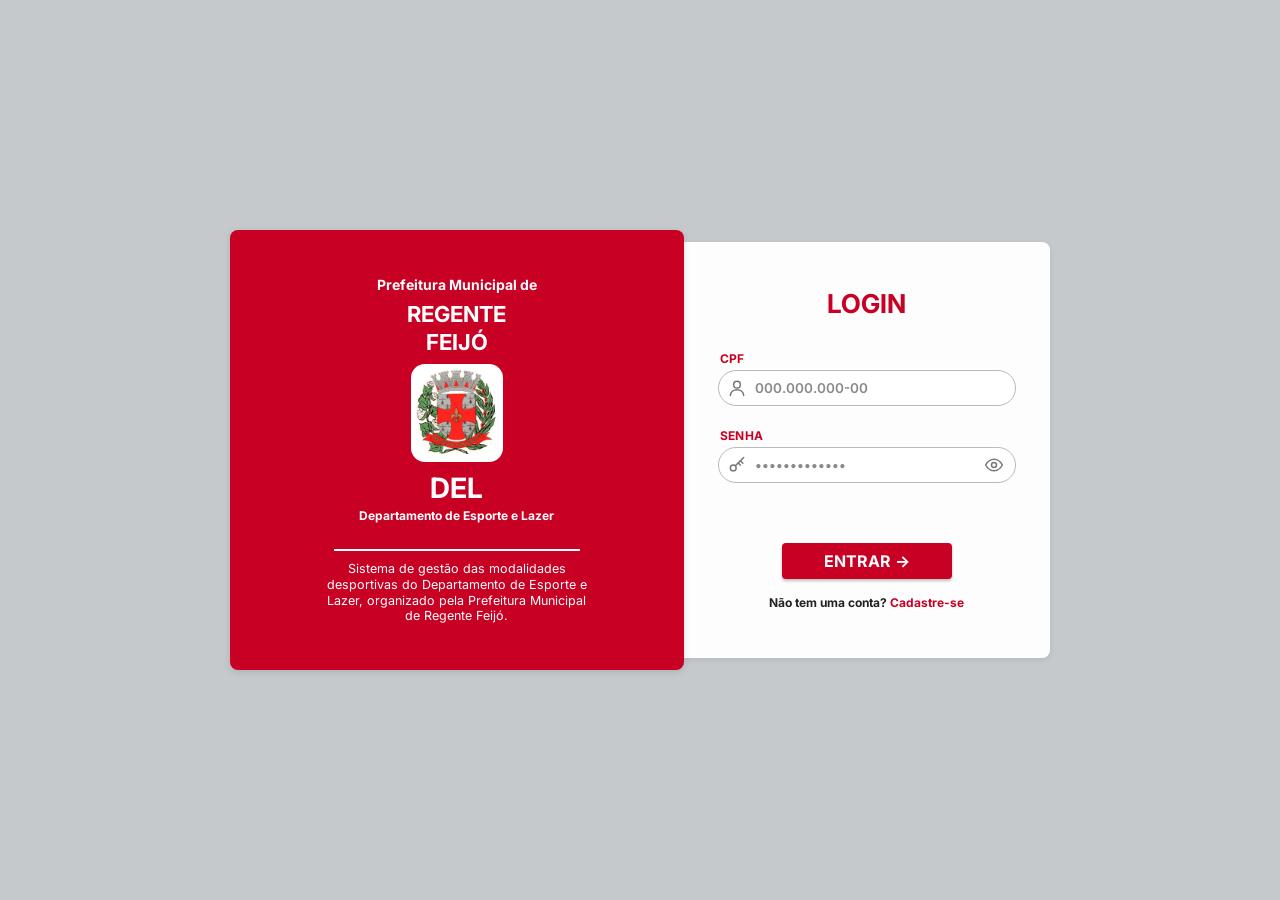
==== commit ee768ac7: "Add files via upload" ====
--- a/admin.html
+++ b/admin.html
@@ -5,6 +5,7 @@
   <meta name="viewport" content="width=device-width, initial-scale=1.0">
   <meta name="robots" content="noindex, nofollow">
   <title>Acesso Administrativo — DEL Regente Feijó</title>
+  <link rel="icon" type="image/jpeg" href="images/brasaofundodalso.png">
   <link rel="preconnect" href="https://fonts.googleapis.com">
   <link rel="preconnect" href="https://fonts.gstatic.com" crossorigin>
   <link href="https://fonts.googleapis.com/css2?family=Inter:wght@400;500;600;700&display=swap" rel="stylesheet">
@@ -23,7 +24,7 @@
           <p class="marca-pre">Prefeitura Municipal de</p>
           <h2 class="marca-cidade">REGENTE<br>FEIJÓ</h2>
           <div class="marca-brasao">
-            <img src="images/brasao.jfif" alt="Brasão de Regente Feijó">
+            <img src="images/brasao.jpg" alt="Brasão de Regente Feijó">
           </div>
           <p class="marca-sigla">DEL</p>
           <p class="marca-depto">Departamento de Esporte e Lazer</p>
@@ -130,7 +131,7 @@
       </button>
 
       <a class="logo-wrap" href="index.html" aria-label="Início">
-        <img src="images/brasao.jfif" alt="Brasão de Regente Feijó">
+        <img src="images/brasao.jpg" alt="Brasão de Regente Feijó">
       </a>
 
       <nav class="menu" id="menu">
@@ -223,7 +224,7 @@
       <!-- RODAPÉ -->
       <footer class="rodape">
         <div class="rodape-info">
-          <img src="images/brasao.jfif" alt="Brasão">
+          <img src="images/brasao.jpg" alt="Brasão">
           <div>
             <h3>Prefeitura de Regente Feijó</h3>
             <h4>Secretaria Municipal de Esportes e Lazer</h4>
--- a/css/style.css
+++ b/css/style.css
@@ -798,4 +798,9 @@
   .mbtn { min-height: 42px; }
 }
 @media (max-width: 480px) { .sobre-contato-grade { grid-template-columns: 1fr; } }
-@media (max-width: 380px) { .hero h1 { font-size: 19px; } }+@media (max-width: 380px) { .hero h1 { font-size: 19px; } }
+
+/* hero centralizado no celular: título e texto alinhados com os números */
+@media (max-width: 900px) {
+  .hero-text { text-align: center; }
+}
--- a/css/admin.css
+++ b/css/admin.css
@@ -887,4 +887,17 @@
 @media (max-width: 520px) {
   #abasOed { display: grid; grid-template-columns: 1fr 1fr; }
   #abasOed .adm-aba { padding: 0 8px; }
+}
+
+/* ================= HISTÓRICO DO OED NO CELULAR: a folha não pode passar da tela ================= */
+.hist-mod { min-width: 0; overflow: hidden; }
+.hist-corpo { grid-template-columns: minmax(0, 1fr); min-width: 0; }
+.hist-corpo .papel, .ch-det-corpo .papel, .ch-bloco-folha .papel { min-width: 0; max-width: 100%; }
+.papel-tabela { min-width: 0; max-width: 100%; }
+.papel-rolagem { max-width: 100%; -webkit-overflow-scrolling: touch; }
+@media (max-width: 900px) {
+  .hist-corpo { padding: 0 8px 12px; }
+  .hist-corpo .papel { padding: 14px 10px 12px; }
+  .hist-corpo .papel-topo { flex-wrap: wrap; text-align: center; }
+  .hist-corpo .papel-titulo { font-size: 14px; }
 }
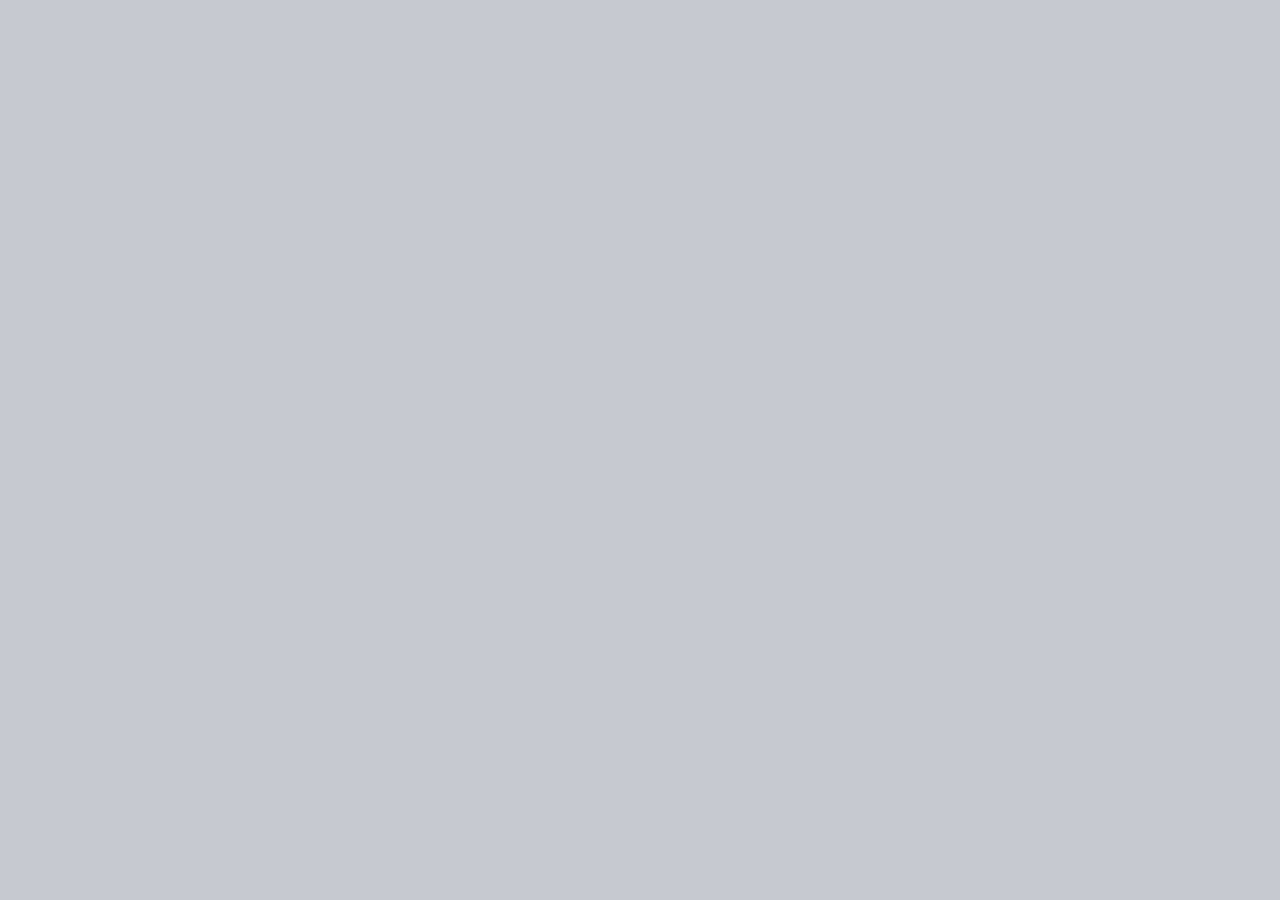
==== commit 0c6845c0: "Add files via upload" ====
--- a/admin.html
+++ b/admin.html
@@ -3,9 +3,11 @@
 <head>
   <meta charset="UTF-8">
   <meta name="viewport" content="width=device-width, initial-scale=1.0">
+  <meta http-equiv="Content-Security-Policy" content="default-src 'self'; script-src 'self' https://cdn.jsdelivr.net; style-src 'self' 'unsafe-inline' https://fonts.googleapis.com; font-src https://fonts.gstatic.com; img-src 'self' data: blob:; connect-src 'self' https://vmvvhskgukgqnmqtgjuv.supabase.co; object-src 'none'; base-uri 'self'; form-action 'self'">
+  <meta name="referrer" content="strict-origin-when-cross-origin">
   <meta name="robots" content="noindex, nofollow">
   <title>Acesso Administrativo — DEL Regente Feijó</title>
-  <link rel="icon" type="image/jpeg" href="images/brasaofundodalso.png">
+  <link rel="icon" type="image/jpeg" href="images/brasao-fundo-falso.png">
   <link rel="preconnect" href="https://fonts.googleapis.com">
   <link rel="preconnect" href="https://fonts.gstatic.com" crossorigin>
   <link href="https://fonts.googleapis.com/css2?family=Inter:wght@400;500;600;700&display=swap" rel="stylesheet">
@@ -59,7 +61,7 @@
               <svg class="icone" viewBox="0 0 24 24" fill="none" stroke="currentColor" stroke-width="1.8" stroke-linecap="round" stroke-linejoin="round" aria-hidden="true">
                 <circle cx="7.5" cy="15.5" r="3.5"></circle><path d="M10 13 20 3"></path><path d="m16 7 3 3"></path><path d="m13.5 9.5 2.5 2.5"></path>
               </svg>
-              <input type="password" id="loginSenha" autocomplete="current-password" placeholder="•••••••••••••">
+              <input type="password" id="loginSenha" autocomplete="current-password" maxlength="72" placeholder="•••••••••••••">
               <button type="button" class="olho" data-alternar-senha="loginSenha" aria-label="Mostrar senha" aria-pressed="false">
                 <svg class="olho-aberto" viewBox="0 0 24 24" fill="none" stroke="currentColor" stroke-width="1.8" stroke-linecap="round" stroke-linejoin="round" aria-hidden="true"><path d="M2 12s3.6-7 10-7 10 7 10 7-3.6 7-10 7S2 12 2 12z"></path><circle cx="12" cy="12" r="3"></circle></svg>
                 <svg class="olho-fechado" viewBox="0 0 24 24" fill="none" stroke="currentColor" stroke-width="1.8" stroke-linecap="round" stroke-linejoin="round" aria-hidden="true" hidden><path d="M17.9 17.9A10.6 10.6 0 0 1 12 19c-6.4 0-10-7-10-7a18.4 18.4 0 0 1 4.1-5.1M9.9 5.2A9.6 9.6 0 0 1 12 5c6.4 0 10 7 10 7a18.5 18.5 0 0 1-2.2 3.2"></path><path d="M14.1 14.1A3 3 0 0 1 9.9 9.9"></path><line x1="2" y1="2" x2="22" y2="22"></line></svg>
@@ -98,13 +100,27 @@
           </div>
 
           <div class="campo">
-            <label for="cadSenha">SENHA</label>
+            <label for="cadSenha">CRIE UMA SENHA</label>
             <div class="input-pill">
               <svg class="icone" viewBox="0 0 24 24" fill="none" stroke="currentColor" stroke-width="1.8" stroke-linecap="round" stroke-linejoin="round" aria-hidden="true">
                 <circle cx="7.5" cy="15.5" r="3.5"></circle><path d="M10 13 20 3"></path><path d="m16 7 3 3"></path><path d="m13.5 9.5 2.5 2.5"></path>
               </svg>
-              <input type="password" id="cadSenha" autocomplete="new-password" placeholder="•••••••••••••">
+              <input type="password" id="cadSenha" autocomplete="new-password" maxlength="72" placeholder="Mínimo de 10 caracteres">
               <button type="button" class="olho" data-alternar-senha="cadSenha" aria-label="Mostrar senha" aria-pressed="false">
+                <svg class="olho-aberto" viewBox="0 0 24 24" fill="none" stroke="currentColor" stroke-width="1.8" stroke-linecap="round" stroke-linejoin="round" aria-hidden="true"><path d="M2 12s3.6-7 10-7 10 7 10 7-3.6 7-10 7S2 12 2 12z"></path><circle cx="12" cy="12" r="3"></circle></svg>
+                <svg class="olho-fechado" viewBox="0 0 24 24" fill="none" stroke="currentColor" stroke-width="1.8" stroke-linecap="round" stroke-linejoin="round" aria-hidden="true" hidden><path d="M17.9 17.9A10.6 10.6 0 0 1 12 19c-6.4 0-10-7-10-7a18.4 18.4 0 0 1 4.1-5.1M9.9 5.2A9.6 9.6 0 0 1 12 5c6.4 0 10 7 10 7a18.5 18.5 0 0 1-2.2 3.2"></path><path d="M14.1 14.1A3 3 0 0 1 9.9 9.9"></path><line x1="2" y1="2" x2="22" y2="22"></line></svg>
+              </button>
+            </div>
+          </div>
+
+          <div class="campo">
+            <label for="cadCodigo">CÓDIGO DE ACESSO</label>
+            <div class="input-pill">
+              <svg class="icone" viewBox="0 0 24 24" fill="none" stroke="currentColor" stroke-width="1.8" stroke-linecap="round" stroke-linejoin="round" aria-hidden="true">
+                <circle cx="7.5" cy="15.5" r="3.5"></circle><path d="M10 13 20 3"></path><path d="m16 7 3 3"></path><path d="m13.5 9.5 2.5 2.5"></path>
+              </svg>
+              <input type="password" id="cadCodigo" autocomplete="off" maxlength="128" placeholder="Código de acesso">
+              <button type="button" class="olho" data-alternar-senha="cadCodigo" aria-label="Mostrar código" aria-pressed="false">
                 <svg class="olho-aberto" viewBox="0 0 24 24" fill="none" stroke="currentColor" stroke-width="1.8" stroke-linecap="round" stroke-linejoin="round" aria-hidden="true"><path d="M2 12s3.6-7 10-7 10 7 10 7-3.6 7-10 7S2 12 2 12z"></path><circle cx="12" cy="12" r="3"></circle></svg>
                 <svg class="olho-fechado" viewBox="0 0 24 24" fill="none" stroke="currentColor" stroke-width="1.8" stroke-linecap="round" stroke-linejoin="round" aria-hidden="true" hidden><path d="M17.9 17.9A10.6 10.6 0 0 1 12 19c-6.4 0-10-7-10-7a18.4 18.4 0 0 1 4.1-5.1M9.9 5.2A9.6 9.6 0 0 1 12 5c6.4 0 10 7 10 7a18.5 18.5 0 0 1-2.2 3.2"></path><path d="M14.1 14.1A3 3 0 0 1 9.9 9.9"></path><line x1="2" y1="2" x2="22" y2="22"></line></svg>
               </button>
@@ -508,7 +524,8 @@
   <!-- folha de chamada do mês: só aparece na impressão / PDF -->
   <div id="folhaImpressao" aria-hidden="true"></div>
 
-  <script src="js/dados.js"></script>
+  <script src="https://cdn.jsdelivr.net/npm/@supabase/supabase-js@2.110.1"></script>
+  <script src="js/supabase.js"></script>
   <script src="js/admin.js"></script>
 </body>
 </html>
